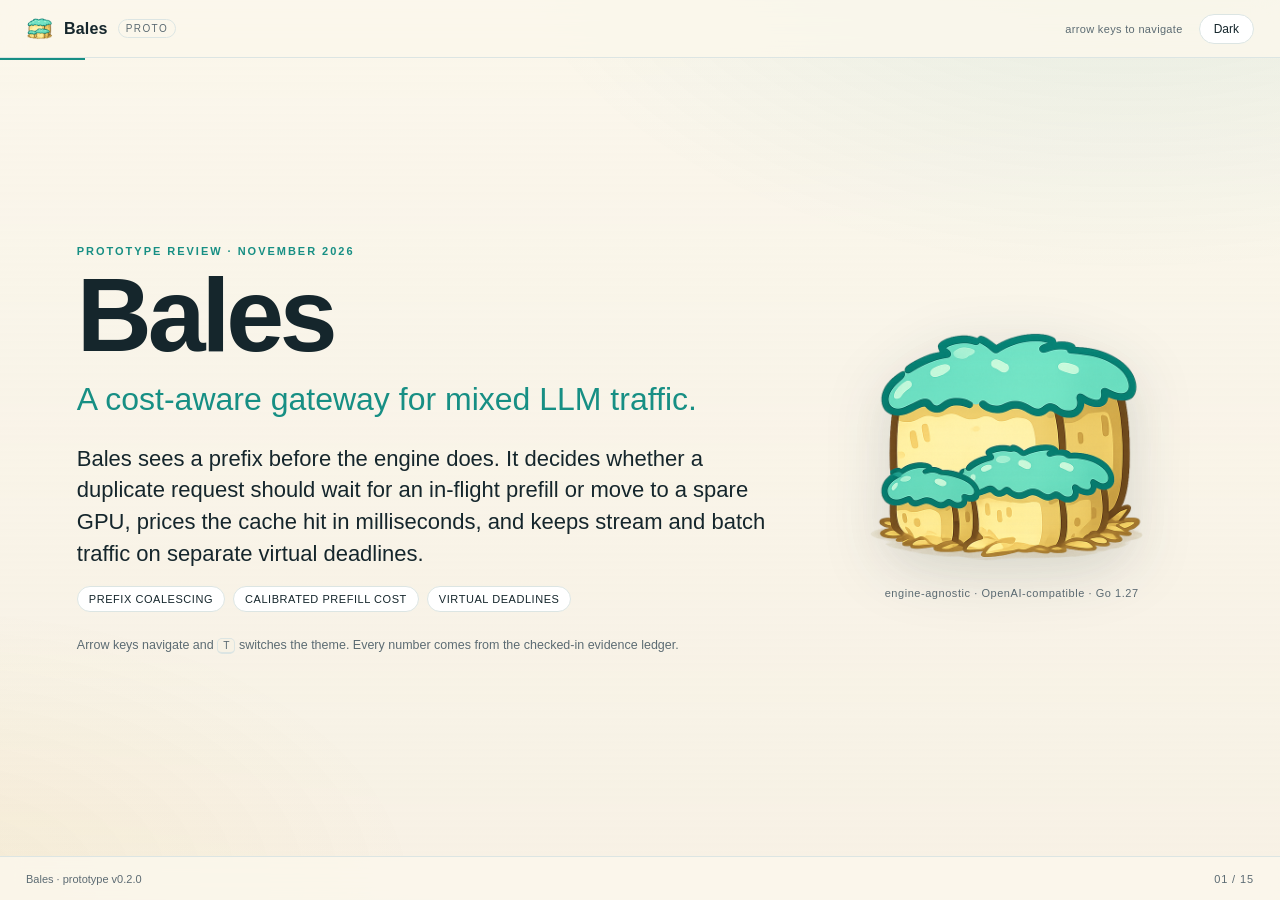
==== presentation/index.html @ e7fbcabc "feat(presentation): add interactive 15-slide deck" ====
<!doctype html>
<html lang="en" data-theme="light">
<head>
<meta charset="utf-8">
<meta name="viewport" content="width=device-width, initial-scale=1">
<title>Bales · prototype review</title>
<link rel="stylesheet" href="styles.css">
</head>
<body>
<header class="topbar">
  <div class="brand">
    <img src="assets/logo.png" alt="">
    <span class="brand-name">Bales</span>
    <span class="brand-tag">proto</span>
  </div>
  <div class="tools">
    <span class="hint">arrow keys to navigate</span>
    <button id="themeToggle" class="theme-toggle" type="button" aria-label="Toggle color theme">Dark</button>
  </div>
</header>
<div class="progress"><span id="progressBar"></span></div>

<main id="deck">

<section class="slide" id="slide-1" data-title="Title">
  <div class="inner hero">
    <div class="hero-copy">
      <div class="eyebrow">Prototype review · November 2026</div>
      <h1>Bales</h1>
      <p class="subtitle">A cost-aware gateway for mixed LLM traffic.</p>
      <p class="lead">Bales sees a prefix before the engine does. It decides whether a duplicate request should wait for an in-flight prefill or move to a spare GPU, prices the cache hit in milliseconds, and keeps stream and batch traffic on separate virtual deadlines.</p>
      <div class="chips">
        <span>prefix coalescing</span>
        <span>calibrated prefill cost</span>
        <span>virtual deadlines</span>
      </div>
      <p class="small">Arrow keys navigate and <kbd>T</kbd> switches the theme. Every number comes from the checked-in evidence ledger.</p>
    </div>
    <div class="hero-mark">
      <img src="assets/logo.png" alt="Bales logo">
      <div class="mark-caption">engine-agnostic · OpenAI-compatible · Go 1.27</div>
    </div>
  </div>
</section>

<section class="slide" id="slide-2" data-title="Problem">
  <div class="inner">
    <div class="eyebrow">01 · The problem</div>
    <h2>Duplicate prefill in a cold burst</h2>
    <div class="cols two-one">
      <div>
        <p class="lead">A cold burst arrives before the first prefill finishes. A router with speculative indexing records the cache entry at dispatch, so every follower believes the prefix is ready and piles onto the same replica.</p>
        <ul class="points">
          <li>The engine schedules the duplicates into the same prefill batch and recomputes the same 2k tokens.</li>
          <li>Follower TTFT grows with the number of copies, while useful work stays constant.</li>
          <li>The burst itself gains nothing from prefix caching.</li>
        </ul>
      </div>
      <div class="ascii-card">
        <div class="card-label">same prompt · two replicas</div>
        <pre class="ascii" id="asciiBurst" aria-label="Animated ASCII diagram of duplicate prefill"></pre>
        <div class="ascii-foot"><span id="dupLabel">duplicate prefill</span><span class="warn-dot"></span></div>
      </div>
    </div>
    <div class="stat-strip">
      <div><b>32</b><span>requests in the burst</span></div>
      <div><b>2048</b><span>shared prompt tokens</span></div>
      <div><b>3.9 s</b><span>simulated prefill work without coalescing</span></div>
    </div>
  </div>
</section>

<section class="slide" id="slide-3" data-title="Prefill cost">
  <div class="inner">
    <div class="eyebrow">02 · Why it costs</div>
    <h2>Prefill cost and cache value</h2>
    <div class="cols two-one">
      <div>
        <p class="lead">Prompt tokens run through every transformer layer before the first output token appears. Attention pairs grow with the product of new tokens and cached context, so a long prefix is worth more than a short one to the request that reuses it.</p>
        <p>Decode is a different regime: one token per step per request, limited by memory bandwidth. A scheduler that treats both phases as one latency number makes the wrong trade.</p>
        <div class="callout">
          <span class="callout-tag">Identity</span>
          For a cached prefix of length L, the avoided work is the prefill cost of L. The value of a hit is superlinear in L.
        </div>
      </div>
      <div class="bars-card">
        <div class="card-label">simulated burst prefill</div>
        <div class="big-bar-row"><span>round robin</span><div class="big-bar"><i style="--w:100%"></i></div><b>3886 ms</b></div>
        <div class="big-bar-row"><span>coalesced</span><div class="big-bar"><i class="teal" style="--w:13%"></i></div><b>509 ms</b></div>
        <div class="big-note">87% less prefill work for the same 32 requests.</div>
      </div>
    </div>
  </div>
</section>

<section class="slide" id="slide-4" data-title="Prior art">
  <div class="inner">
    <div class="eyebrow">03 · Prior art</div>
    <h2>Prior art and the open gap</h2>
    <table class="matrix">
      <thead><tr><th>System</th><th>Prefix routing</th><th>In-flight wait</th><th>Calibrated hit value</th><th>Open gateway</th></tr></thead>
      <tbody>
        <tr><td>llm-d</td><td><span class="pill yes">yes</span></td><td><span class="pill no">no</span></td><td><span class="pill part">partial</span></td><td><span class="pill part">partial</span></td></tr>
        <tr><td>Dynamo</td><td><span class="pill yes">yes</span></td><td><span class="pill no">no</span></td><td><span class="pill part">partial</span></td><td><span class="pill part">partial</span></td></tr>
        <tr><td>PEEK</td><td><span class="pill yes">yes</span></td><td><span class="pill yes">engine</span></td><td><span class="pill no">no</span></td><td><span class="pill yes">research</span></td></tr>
        <tr><td>CacheRoute</td><td><span class="pill yes">yes</span></td><td><span class="pill no">no</span></td><td><span class="pill part">partial</span></td><td><span class="pill part">partial</span></td></tr>
        <tr><td>DualMap</td><td><span class="pill yes">yes</span></td><td><span class="pill no">no</span></td><td><span class="pill no">no</span></td><td><span class="pill yes">simulator</span></td></tr>
        <tr class="target"><td>Bales target</td><td><span class="pill yes">yes</span></td><td><span class="pill yes">gateway</span></td><td><span class="pill yes">fitted</span></td><td><span class="pill yes">open</span></td></tr>
      </tbody>
    </table>
    <p class="small">The uncovered cell is the combination: an engine-agnostic gateway that coalesces in-flight duplicates, prices the hit with a fitted model, and bounds the wait.</p>
  </div>
</section>

<section class="slide" id="slide-5" data-title="Thesis">
  <div class="inner">
    <div class="eyebrow">04 · Thesis</div>
    <h2>A missing gateway primitive</h2>
    <p class="thesis"><em>Engine-agnostic in-flight prefix coalescing</em> with a load-aware hold rule.</p>
    <div class="cards three">
      <div class="card"><span class="num">01</span><h3>Coalesce</h3><p>Wait for a leader only when the saved prefill beats the wait. Otherwise spill to spare capacity.</p></div>
      <div class="card"><span class="num">02</span><h3>Price</h3><p>Fit the prefill model per deployment. Use the exact saving in routing and hold decisions.</p></div>
      <div class="card"><span class="num">03</span><h3>Bound</h3><p>Give stream and batch traffic static virtual deadlines and cap admitted work.</p></div>
    </div>
    <pre class="ascii pipe" id="asciiPipe" aria-label="Animated ASCII pipeline"></pre>
  </div>
</section>

<section class="slide" id="slide-6" data-title="Architecture">
  <div class="inner">
    <div class="eyebrow">05 · Architecture</div>
    <h2>Gateway and replicas</h2>
    <div class="cols wide-right">
      <div class="arch-wrap">
        <svg class="arch" viewBox="0 0 720 430" role="img" aria-label="Gateway architecture">
          <defs>
            <marker id="arr" viewBox="0 0 10 10" refX="9" refY="5" markerWidth="6" markerHeight="6" orient="auto-start-reverse"><path d="M0,0 L10,5 L0,10 z" fill="var(--muted)"/></marker>
          </defs>
          <rect x="12" y="168" width="110" height="64" rx="9" class="svg-box"/>
          <text x="67" y="194" text-anchor="middle" class="svg-title">Client</text>
          <text x="67" y="212" text-anchor="middle" class="svg-sub">JSON / SSE</text>

          <rect x="158" y="40" width="360" height="330" rx="14" class="svg-panel"/>
          <text x="178" y="64" class="svg-title">Bales gateway</text>

          <rect x="178" y="80" width="320" height="48" rx="8" class="svg-gate"/>
          <text x="192" y="100" class="svg-title">Admission</text>
          <text x="192" y="116" class="svg-sub">cap queued work, return 429</text>

          <rect x="178" y="144" width="320" height="48" rx="8" class="svg-gate"/>
          <text x="192" y="164" class="svg-title">Virtual-deadline queue</text>
          <text x="192" y="180" class="svg-sub">stream 300 ms / batch 5 s</text>

          <rect x="178" y="208" width="320" height="48" rx="8" class="svg-gate"/>
          <text x="192" y="228" class="svg-title">Prefix coalescer</text>
          <text x="192" y="244" class="svg-sub">leader registry, hold or spill</text>

          <rect x="178" y="272" width="320" height="48" rx="8" class="svg-gate"/>
          <text x="192" y="292" class="svg-title">ECT router</text>
          <text x="192" y="308" class="svg-sub">cost model, KV, ITL, affinity</text>

          <rect x="558" y="40" width="150" height="330" rx="14" class="svg-panel warm"/>
          <text x="633" y="64" text-anchor="middle" class="svg-title">Replicas</text>
          <rect x="576" y="88" width="114" height="60" rx="8" class="svg-rep"/><text x="633" y="112" text-anchor="middle" class="svg-title">GPU 0</text><text x="633" y="130" text-anchor="middle" class="svg-sub">prefix cache</text>
          <rect x="576" y="168" width="114" height="60" rx="8" class="svg-rep"/><text x="633" y="192" text-anchor="middle" class="svg-title">GPU 1</text><text x="633" y="210" text-anchor="middle" class="svg-sub">prefix cache</text>
          <rect x="576" y="248" width="114" height="60" rx="8" class="svg-rep"/><text x="633" y="272" text-anchor="middle" class="svg-title">GPU N</text><text x="633" y="290" text-anchor="middle" class="svg-sub">/metrics</text>

          <path d="M122 200 L158 200" class="flow"/>
          <path d="M338 128 L338 144" class="flow"/>
          <path d="M338 192 L338 208" class="flow"/>
          <path d="M338 256 L338 272" class="flow"/>
          <path d="M498 296 L558 296" class="flow"/>
          <path d="M633 370 L633 400 L338 400 L338 320" class="flow dash"/>
          <text x="485" y="418" text-anchor="middle" class="svg-sub">TTFT · cached_tokens · queue depth → calibrator and auditor</text>

          <circle r="4" class="packet"><animateMotion dur="5s" repeatCount="indefinite" path="M122 200 L158 200 L338 200 L338 296 L558 296"/></circle>
        </svg>
      </div>
      <div>
        <ol class="steps">
          <li><b>Hash</b> prompt into tenant-salted blocks. The final chain hash is the coalescing key.</li>
          <li><b>Admit</b> within a queued-work cap, then assign a static virtual deadline.</li>
          <li><b>Decide</b> hold or spill in milliseconds; register the leader before dispatch.</li>
          <li><b>Route</b> by earliest completion time under KV and ITL constraints.</li>
          <li><b>Audit</b> predicted cached tokens against the engine report.</li>
        </ol>
        <p class="small">Model state stays in the replicas. The gateway stores only scheduling state, so a restart loses no weights or KV blocks.</p>
      </div>
    </div>
  </div>
</section>

<section class="slide" id="slide-7" data-title="Cost model">
  <div class="inner">
    <div class="eyebrow">06 · Cost model</div>
    <h2>Price the prefill in milliseconds</h2>
    <div class="cols controls-right">
      <div>
        <div class="formula">cost(q, c) = a·q·c + b·q(q+1)/2 + f·q + g</div>
        <div class="control"><label for="qRange">new query tokens <output id="qVal">2048</output></label><input id="qRange" type="range" min="128" max="8192" step="64" value="2048"></div>
        <div class="control"><label for="cRange">cached context tokens <output id="cVal">4096</output></label><input id="cRange" type="range" min="0" max="16384" step="256" value="4096"></div>
        <div class="metric-grid">
          <div><span>prefill cost</span><b id="costOut">—</b></div>
          <div><span>cold prefill</span><b id="coldOut">—</b></div>
          <div><span>hit saving</span><b id="saveOut">—</b></div>
          <div><span>attention share</span><b id="attnOut">—</b></div>
        </div>
        <p class="small">q is new query tokens and c is the cached context. The cold comparison uses the full prompt q+c. Defaults approximate a Qwen2.5-1.5B class model on a T4; a deployment replaces them with idle-replica calibration.</p>
      </div>
      <div class="chart-card">
        <div class="card-label">cost vs query length</div>
        <svg id="costChart" viewBox="0 0 540 300" role="img" aria-label="Cost model chart"></svg>
        <div class="legend"><span class="dot teal"></span>with cached context <span class="dot gold"></span>cold</div>
      </div>
    </div>
  </div>
</section>

<section class="slide" id="slide-8" data-title="Hold or spill">
  <div class="inner">
    <div class="eyebrow">07 · Coalescing</div>
    <h2>Hold-or-spill decision</h2>
    <div class="cols controls-right">
      <div>
        <div class="formula">hold iff&nbsp; saving(L) &minus; &tau; &minus; (wait<sub>leader</sub> &minus; wait<sub>best</sub>) &gt; &epsilon;</div>
        <div class="control"><label for="lRange">shared prefix L <output id="lVal">4096</output></label><input id="lRange" type="range" min="0" max="8192" step="128" value="4096"></div>
        <div class="control"><label for="tauRange">leader remaining &tau; <output id="tauVal">60</output> ms</label><input id="tauRange" type="range" min="0" max="300" step="5" value="60"></div>
        <div class="control"><label for="gapRange">queue wait gap <output id="gapVal">0</output> ms</label><input id="gapRange" type="range" min="-150" max="150" step="5" value="0"></div>
        <div class="control"><label for="slackRange">request slack <output id="slackVal">2000</output> ms</label><input id="slackRange" type="range" min="50" max="2000" step="50" value="2000"></div>
        <div class="decision-row">
          <span class="decision" id="holdDecision">HOLD</span>
          <span class="small" id="holdReason">saving 261 ms, wait 60 ms</span>
        </div>
      </div>
      <div class="chart-card">
        <div class="card-label">leader and follower</div>
        <pre class="ascii hold" id="asciiHold" aria-label="Animated leader follower diagram"></pre>
        <div class="bar-compare">
          <div class="compare-row"><span>saved prefill</span><div class="compare"><i class="teal" id="saveBar"></i></div><b id="saveLabel">261</b></div>
          <div class="compare-row"><span>wait cost</span><div class="compare"><i class="gold" id="waitBar"></i></div><b id="waitLabel">60</b></div>
        </div>
        <p class="small">The hold deadline is capped by <code>min(1.5 &tau;, slack, 250 ms)</code>. A leader that dies before its first byte releases followers to spill.</p>
      </div>
    </div>
  </div>
</section>

<section class="slide" id="slide-9" data-title="Deadline queue">
  <div class="inner">
    <div class="eyebrow">08 · Queue</div>
    <h2>Virtual-deadline queue</h2>
    <div class="cols controls-right">
      <div>
        <div class="formula">d<sub>i</sub> = t<sub>i</sub> + D<sub>class</sub> + &eta;·cost<sub>i</sub></div>
        <div class="control"><label for="dStream">stream deadline <output id="dStreamVal">300</output> ms</label><input id="dStream" type="range" min="100" max="800" step="50" value="300"></div>
        <div class="control"><label for="dBatch">batch deadline <output id="dBatchVal">5000</output> ms</label><input id="dBatch" type="range" min="500" max="8000" step="250" value="5000"></div>
        <div class="control"><label for="etaRange">cost weight &eta; <output id="etaVal">1.0</output></label><input id="etaRange" type="range" min="0" max="2" step="0.1" value="1"></div>
        <div class="bound">W<sub>i</sub> &le; (Q<sub>max</sub> + A(&Delta;<sub>i</sub>)) / C + s<sub>max</sub></div>
        <p class="small">Deadlines are static, so insertion is O(log n) and the heap never reheapifies. The bound is fuzzed over 200 randomized traces.</p>
      </div>
      <div class="chart-card">
        <div class="card-label">arrival to deadline</div>
        <svg id="queueChart" viewBox="0 0 540 260" role="img" aria-label="Queue deadline chart"></svg>
        <div class="chip-row" id="queueOrder"></div>
      </div>
    </div>
  </div>
</section>

<section class="slide" id="slide-10" data-title="ECT routing">
  <div class="inner">
    <div class="eyebrow">09 · Routing</div>
    <h2>Earliest completion time in milliseconds</h2>
    <div class="formula wide">ECT = queue wait + cost(uncached, cached) / speed + interference</div>
    <div class="policy-toggle" role="group" aria-label="Policy">
      <button type="button" data-policy="rr">round robin</button>
      <button type="button" data-policy="tokens">least tokens</button>
      <button type="button" data-policy="ect" class="on">Bales ECT</button>
    </div>
    <div class="replica-grid" id="replicaGrid"></div>
    <p class="small" id="ectReason">ECT chooses replica 2: it trades a small queue for a large cache hit.</p>
  </div>
</section>

<section class="slide" id="slide-11" data-title="Affinity gate">
  <div class="inner">
    <div class="eyebrow">10 · Affinity</div>
    <h2>Affinity has a threshold</h2>
    <div class="cols controls-right">
      <div>
        <div class="formula">recoverable = &lambda; · saving(prefix)</div>
        <div class="control"><label for="rateRange">group rate <output id="rateVal">10</output> req/s</label><input id="rateRange" type="range" min="1" max="20" step="1" value="10"></div>
        <div class="control"><label for="prefixRange">shared prefix <output id="prefixVal">4096</output> tokens</label><input id="prefixRange" type="range" min="0" max="8192" step="256" value="4096"></div>
        <div class="decision-row"><span class="decision" id="gateDecision">REPLICATE</span><span class="small" id="gateReason">3 replicas</span></div>
        <div class="gate-bar"><i id="gateFill"></i><span>threshold</span></div>
        <p class="small">Spread when recoverable work is small, pin when one replica can carry the group, replicate when the group needs k replicas.</p>
      </div>
      <div class="note-card">
        <div class="card-label">what the simulation showed</div>
        <p>Single-pin affinity was 2 to 3 times worse than round robin on hot traces. The gate prescribes replicate for those traces, which the prototype has not yet implemented as a routing policy.</p>
        <p class="small">The gate is a first-class part of the design.</p>
      </div>
    </div>
  </div>
</section>

<section class="slide" id="slide-12" data-title="Prototype">
  <div class="inner">
    <div class="eyebrow">11 · Prototype</div>
    <h2>A working prototype</h2>
    <div class="metric-grid four">
      <div><span>decision core</span><b>15.9 ns</b></div>
      <div><span>ECT pick, 8 replicas</span><b>33.9 ns</b></div>
      <div><span>chained hashing</span><b>1.08 GB/s</b></div>
      <div><span>claims in ledger</span><b>26</b></div>
    </div>
    <div class="tabs">
      <div class="tab-buttons" role="tablist">
        <button type="button" data-tab="gateway" class="on">gateway</button>
        <button type="button" data-tab="sim">simulator</button>
        <button type="button" data-tab="evidence">evidence</button>
      </div>
      <pre class="tab-panel on" data-panel="gateway"><code><span class="c"># two mock workers and one gateway</span>
./bin/bales-gateway -replicas http://127.0.0.1:9001,http://127.0.0.1:9002 \
  -telemetry evidence/runs/gateway.csv

<span class="c"># four staggered copies of one prompt</span>
./scripts/demo.sh
holds 2   released 2   spills 1   leader_ready 1</code></pre>
      <pre class="tab-panel" data-panel="sim"><code><span class="c"># trace-driven experiments, three seeds</span>
./bin/bales-simulate -exp all -out evidence/runs -seeds 3

burst     RR 504.6 ms   ECT 509.1 ms   coalesced 142.5 ms
prefill   3886.6 ms     3886.6 ms      509.4 ms</code></pre>
      <pre class="tab-panel" data-panel="evidence"><code><span class="c"># CI checks the ledger schema and status values</span>
python3 scripts/check_claims.py
claims=26 status={'✅': 21, '❓': 2, '⚠️': 3}

go test ./...        # all packages pass
go test -race ./...  # all packages pass</code></pre>
    </div>
    <p class="small">No GPU runs. The cluster numbers come from the simulator; the microbenchmarks ran on an Apple M5 host.</p>
  </div>
</section>

<section class="slide" id="slide-13" data-title="Results: burst">
  <div class="inner">
    <div class="eyebrow">12 · Results</div>
    <h2>Cold burst: coalescing removes the herd</h2>
    <div class="metric-toggle" role="group" aria-label="Metric">
      <button type="button" data-metric="p50" class="on">P50 TTFT</button>
      <button type="button" data-metric="prefill">prefill work</button>
      <button type="button" data-metric="dup">duplicate ratio</button>
    </div>
    <div class="cols wide-right">
      <div class="chart-card large">
        <svg id="burstChart" viewBox="0 0 720 360" role="img" aria-label="Burst results chart"></svg>
      </div>
      <div class="result-side">
        <div class="stat-big"><b>72%</b><span>lower P50 TTFT</span></div>
        <div class="stat-big"><b>87%</b><span>less prefill work</span></div>
        <div class="stat-big"><b>29</b><span>followers released to a warm cache</span></div>
        <p class="small">32 requests, 2048-token prompt, 3 ms stagger, 4 replicas, 3 seeds. Simulated single-slot prefill model. Baselines are simplified and untuned.</p>
      </div>
    </div>
  </div>
</section>

<section class="slide" id="slide-14" data-title="Results: queue and long context">
  <div class="inner">
    <div class="eyebrow">13 · Results</div>
    <h2>Queue and long-context results</h2>
    <div class="cols two">
      <div class="chart-card">
        <div class="card-label">queue · rate <select id="rateSelect"><option>5</option><option selected>8</option><option>11</option><option>14</option></select> req/s</div>
        <svg id="tradeChart" viewBox="0 0 520 280" role="img" aria-label="Queue tradeoff chart"></svg>
        <div class="legend" id="tradeLegend"></div>
      </div>
      <div class="chart-card">
        <div class="card-label">long context · P99 TTFT</div>
        <svg id="longChart" viewBox="0 0 520 280" role="img" aria-label="Long context chart"></svg>
        <div class="legend"><span class="dot gray"></span>least tokens <span class="dot teal"></span>Bales ECT</div>
      </div>
    </div>
    <p class="small">Strict priority protects streams and starves batch work. EDF with the default 5 s batch deadline matches strict priority; a shorter deadline moves latency back to streams. Long-context ECT lowers P99 from 3036 ms to 1209 ms at 6 req/s.</p>
  </div>
</section>

<section class="slide" id="slide-15" data-title="Close">
  <div class="inner">
    <div class="eyebrow">14 · Close</div>
    <h2>Summary and next steps</h2>
    <div class="cards three close-cards">
      <div class="card"><h3>Built</h3><ul><li>Working Go gateway and mock engine</li><li>Hold-or-spill coalescer with a bounded deadline</li><li>Cost fit, virtual queue, ECT, gate, telemetry</li><li>Simulator, tests, evidence ledger, CI</li></ul></div>
      <div class="card"><h3>Measured</h3><ul><li>Coalescing cuts simulated burst prefill by 87%</li><li>P50 TTFT falls from 504.6 ms to 142.5 ms</li><li>Long-context P99 falls from 3036 ms to 1209 ms</li><li>EDF trades batch wait against stream latency</li></ul></div>
      <div class="card"><h3>Next</h3><ul><li>T4 and vLLM calibration</li><li>Tuned llm-d, Dynamo, DualMap baselines</li><li>Nested-prefix coalescing for agent fan-out</li><li>Gated affinity policy and security review</li></ul></div>
    </div>
    <p class="closing">The prototype is on branch <code>proto</code> at <b>github.com/ab1nv/bales</b>. The report, study guide, and evidence ledger ship with it.</p>
    <p class="small">Questions are welcome. The next step is to choose the first GPU experiment.</p>
  </div>
</section>

</main>

<footer class="bottombar">
  <span>Bales · prototype v0.2.0</span>
  <span id="counter">01 / 15</span>
</footer>

<script src="slides.js"></script>
</body>
</html>
---- presentation/styles.css ----
:root {
  --bg: #fbf7ec;
  --bg2: #f2eadc;
  --panel: #ffffff;
  --panel2: #f7f2e5;
  --ink: #15262c;
  --muted: #5c6b73;
  --line: #dce5e3;
  --accent: #178f84;
  --accent-soft: #e2f2ef;
  --gold: #d8a93a;
  --gold-soft: #fbf1d5;
  --bad: #b94e3b;
  --good: #2c7a5b;
  --code: #0e1b20;
  --code-ink: #dce9ec;
  --shadow: 0 14px 40px rgba(21, 38, 44, 0.1);
  --radius: 16px;
}
html[data-theme="dark"] {
  --bg: #0a1417;
  --bg2: #0d1b1f;
  --panel: #101f24;
  --panel2: #0d1a1e;
  --ink: #e9f2f1;
  --muted: #9db0b3;
  --line: #25363b;
  --accent: #4fd1c5;
  --accent-soft: #12312f;
  --gold: #e9c46a;
  --gold-soft: #2a2414;
  --bad: #f08a72;
  --good: #7bd3a7;
  --code: #071013;
  --code-ink: #dce9ec;
  --shadow: 0 18px 50px rgba(0, 0, 0, 0.35);
}
* {
  box-sizing: border-box;
}
html,
body {
  height: 100%;
}
body {
  margin: 0;
  background: var(--bg);
  color: var(--ink);
  overflow: hidden;
  font-family: Inter, "Helvetica Neue", Helvetica, Arial, sans-serif;
  -webkit-font-smoothing: antialiased;
}
body::before {
  content: "";
  position: fixed;
  inset: 0;
  pointer-events: none;
  z-index: 0;
  background:
    radial-gradient(
      900px 520px at 88% -10%,
      color-mix(in srgb, var(--accent) 10%, transparent),
      transparent 70%
    ),
    radial-gradient(
      700px 420px at -5% 100%,
      color-mix(in srgb, var(--gold) 10%, transparent),
      transparent 70%
    ),
    linear-gradient(
      180deg,
      transparent 0%,
      color-mix(in srgb, var(--bg2) 45%, transparent) 100%
    );
}
.topbar {
  position: fixed;
  inset: 0 0 auto 0;
  height: 58px;
  z-index: 30;
  display: flex;
  align-items: center;
  justify-content: space-between;
  padding: 0 26px;
  border-bottom: 1px solid var(--line);
  background: color-mix(in srgb, var(--bg) 86%, transparent);
  backdrop-filter: blur(12px);
}
.brand {
  display: flex;
  align-items: center;
  gap: 10px;
}
.brand img {
  width: 28px;
  height: 28px;
  object-fit: contain;
}
.brand-name {
  font-weight: 700;
  letter-spacing: 0.2px;
}
.brand-tag {
  font-size: 10px;
  letter-spacing: 0.14em;
  text-transform: uppercase;
  border: 1px solid var(--line);
  border-radius: 999px;
  padding: 3px 7px;
  color: var(--muted);
}
.tools {
  display: flex;
  align-items: center;
  gap: 16px;
}
.hint {
  font-size: 11px;
  color: var(--muted);
  letter-spacing: 0.03em;
}
.theme-toggle {
  border: 1px solid var(--line);
  background: var(--panel);
  color: var(--ink);
  border-radius: 999px;
  padding: 7px 14px;
  font-size: 12px;
  cursor: pointer;
  font-family: inherit;
}
.theme-toggle:hover {
  border-color: var(--accent);
  color: var(--accent);
}
.progress {
  position: fixed;
  top: 58px;
  left: 0;
  right: 0;
  height: 2px;
  background: transparent;
  z-index: 31;
}
.progress span {
  display: block;
  height: 100%;
  width: 0;
  background: var(--accent);
  transition: width 0.35s ease;
}

#deck {
  position: fixed;
  inset: 58px 0 44px 0;
  z-index: 1;
}
.slide {
  position: absolute;
  inset: 0;
  padding: clamp(18px, 3.4vw, 48px) clamp(22px, 6vw, 92px);
  display: flex;
  align-items: flex-start;
  justify-content: center;
  overflow-y: auto;
  opacity: 0;
  visibility: hidden;
  transform: translateY(14px);
  transition:
    opacity 0.35s ease,
    transform 0.35s ease,
    visibility 0.35s;
}
.slide.active {
  opacity: 1;
  visibility: visible;
  transform: none;
}
.inner {
  width: 100%;
  max-width: 1180px;
  margin: auto 0;
}
.slide.active .inner > * {
  animation: rise 0.55s both;
}
.slide.active .inner > *:nth-child(2) {
  animation-delay: 0.04s;
}
.slide.active .inner > *:nth-child(3) {
  animation-delay: 0.08s;
}
.slide.active .inner > *:nth-child(4) {
  animation-delay: 0.12s;
}
.slide.active .inner > *:nth-child(5) {
  animation-delay: 0.16s;
}
@keyframes rise {
  from {
    opacity: 0;
    transform: translateY(10px);
  }
  to {
    opacity: 1;
    transform: none;
  }
}

.eyebrow {
  font-size: 11px;
  letter-spacing: 0.18em;
  text-transform: uppercase;
  color: var(--accent);
  font-weight: 700;
  margin-bottom: 10px;
}
h1 {
  font-size: clamp(58px, 9vw, 104px);
  line-height: 0.94;
  letter-spacing: -0.04em;
  margin: 0 0 10px;
}
h2 {
  font-size: clamp(30px, 4.1vw, 48px);
  line-height: 1.05;
  letter-spacing: -0.025em;
  margin: 0 0 22px;
}
h3 {
  font-size: 17px;
  margin: 0 0 8px;
  letter-spacing: -0.01em;
}
p {
  font-size: clamp(14px, 1.35vw, 17px);
  line-height: 1.55;
  margin: 0 0 14px;
}
.lead {
  font-size: clamp(17px, 1.75vw, 22px);
  line-height: 1.45;
  color: var(--ink);
}
.small {
  font-size: 12.5px;
  line-height: 1.5;
  color: var(--muted);
}
em {
  font-style: italic;
}
code,
pre {
  font-family: "SFMono-Regular", Menlo, Consolas, monospace;
}
kbd {
  font-family: inherit;
  font-size: 0.82em;
  border: 1px solid var(--line);
  border-bottom-width: 2px;
  border-radius: 5px;
  padding: 1px 5px;
  background: var(--panel2);
}

.hero {
  display: grid;
  grid-template-columns: 1.35fr 0.75fr;
  gap: 54px;
  align-items: center;
}
.hero .subtitle {
  font-size: clamp(22px, 2.6vw, 32px);
  color: var(--accent);
  margin: 0 0 18px;
  font-weight: 500;
}
.chips {
  display: flex;
  flex-wrap: wrap;
  gap: 8px;
  margin: 16px 0 24px;
}
.chips span {
  font-size: 11px;
  letter-spacing: 0.05em;
  text-transform: uppercase;
  border: 1px solid var(--line);
  background: var(--panel);
  border-radius: 999px;
  padding: 6px 11px;
}
.hero-mark {
  text-align: center;
}
.hero-mark img {
  width: min(300px, 26vw);
  filter: drop-shadow(0 18px 30px rgba(21, 38, 44, 0.16));
  animation: float 6s ease-in-out infinite;
}
.mark-caption {
  margin-top: 12px;
  font-size: 11px;
  color: var(--muted);
  letter-spacing: 0.05em;
}
@keyframes float {
  0%,
  100% {
    transform: translateY(0);
  }
  50% {
    transform: translateY(-10px);
  }
}

.cols {
  display: grid;
  gap: clamp(22px, 3vw, 46px);
  align-items: start;
}
.two-one {
  grid-template-columns: 1.25fr 1fr;
}
.wide-right {
  grid-template-columns: 1.1fr 0.9fr;
}
.controls-right {
  grid-template-columns: 1fr 1fr;
}
.two {
  grid-template-columns: 1fr 1fr;
}
.points {
  list-style: none;
  padding: 0;
  margin: 6px 0 0;
}
.points li {
  position: relative;
  padding-left: 18px;
  margin-bottom: 9px;
  font-size: 15px;
  line-height: 1.45;
  color: var(--ink);
}
.points li::before {
  content: "";
  position: absolute;
  left: 0;
  top: 0.62em;
  width: 6px;
  height: 6px;
  border-radius: 50%;
  background: var(--accent);
}

.ascii-card,
.chart-card,
.note-card,
.bars-card {
  background: var(--panel);
  border: 1px solid var(--line);
  border-radius: var(--radius);
  padding: 18px 20px;
  box-shadow: var(--shadow);
}
.card-label {
  font-size: 10.5px;
  letter-spacing: 0.14em;
  text-transform: uppercase;
  color: var(--muted);
  margin-bottom: 12px;
}
.ascii {
  margin: 0;
  font-size: clamp(10px, 1vw, 13px);
  line-height: 1.35;
  color: var(--ink);
  white-space: pre;
  overflow: hidden;
}
.ascii .teal {
  color: var(--accent);
}
.ascii .gold {
  color: var(--gold);
}
.ascii .dim {
  color: var(--muted);
}
.ascii .bad {
  color: var(--bad);
}
.ascii .ok {
  color: var(--good);
}
.ascii .cursor {
  animation: blink 0.9s steps(1) infinite;
}
@keyframes blink {
  50% {
    opacity: 0;
  }
}
.ascii-foot {
  display: flex;
  justify-content: space-between;
  align-items: center;
  margin-top: 12px;
  font-size: 11px;
  color: var(--muted);
}
.warn-dot {
  width: 8px;
  height: 8px;
  border-radius: 50%;
  background: var(--bad);
  box-shadow: 0 0 0 0 color-mix(in srgb, var(--bad) 40%, transparent);
  animation: pulse 1.6s infinite;
}
@keyframes pulse {
  70% {
    box-shadow: 0 0 0 10px transparent;
  }
  100% {
    box-shadow: 0 0 0 0 transparent;
  }
}

.stat-strip {
  display: grid;
  grid-template-columns: repeat(3, 1fr);
  gap: 2px;
  margin-top: 26px;
  border: 1px solid var(--line);
  border-radius: 12px;
  overflow: hidden;
  background: var(--line);
}
.stat-strip div {
  background: var(--panel);
  padding: 14px 18px;
}
.stat-strip b {
  display: block;
  font-size: 26px;
  letter-spacing: -0.03em;
}
.stat-strip span {
  font-size: 11px;
  color: var(--muted);
}

.big-bar-row {
  display: grid;
  grid-template-columns: 92px 1fr 74px;
  gap: 10px;
  align-items: center;
  margin: 12px 0;
  font-size: 12px;
}
.big-bar {
  height: 12px;
  background: var(--panel2);
  border-radius: 999px;
  overflow: hidden;
}
.big-bar i {
  display: block;
  height: 100%;
  width: var(--w);
  background: var(--gold);
  border-radius: 999px;
}
.big-bar i.teal {
  background: var(--accent);
}
.big-bar-row b {
  text-align: right;
  font-size: 12px;
}
.big-note {
  margin-top: 16px;
  font-size: 12px;
  color: var(--muted);
}
.callout {
  border-left: 3px solid var(--accent);
  background: var(--accent-soft);
  padding: 12px 14px;
  border-radius: 0 10px 10px 0;
  font-size: 14px;
  line-height: 1.45;
  margin-top: 16px;
}
.callout-tag {
  display: block;
  font-size: 10px;
  letter-spacing: 0.14em;
  text-transform: uppercase;
  color: var(--accent);
  margin-bottom: 4px;
  font-weight: 700;
}

.matrix {
  width: 100%;
  border-collapse: collapse;
  font-size: 13px;
  background: var(--panel);
  border-radius: 12px;
  overflow: hidden;
  box-shadow: var(--shadow);
}
.matrix th {
  text-align: left;
  font-size: 10.5px;
  letter-spacing: 0.1em;
  text-transform: uppercase;
  color: var(--muted);
  padding: 12px 14px;
  border-bottom: 1px solid var(--line);
  background: var(--panel2);
}
.matrix td {
  padding: 11px 14px;
  border-bottom: 1px solid var(--line);
}
.matrix tr:last-child td {
  border-bottom: 0;
}
.matrix tr.target td {
  background: var(--accent-soft);
  font-weight: 600;
}
.pill {
  display: inline-block;
  border-radius: 999px;
  padding: 3px 9px;
  font-size: 10.5px;
  letter-spacing: 0.02em;
}
.pill.yes {
  background: var(--accent-soft);
  color: var(--accent);
}
.pill.no {
  background: var(--panel2);
  color: var(--muted);
}
.pill.part {
  background: var(--gold-soft);
  color: color-mix(in srgb, var(--gold) 78%, var(--ink));
}

.cards {
  display: grid;
  gap: 16px;
}
.cards.three {
  grid-template-columns: repeat(3, 1fr);
  margin-top: 22px;
}
.card {
  background: var(--panel);
  border: 1px solid var(--line);
  border-radius: 14px;
  padding: 18px;
}
.card h3 {
  margin-bottom: 6px;
}
.card p {
  font-size: 13.5px;
  line-height: 1.45;
  color: var(--muted);
  margin: 0;
}
.card .num {
  font-size: 11px;
  color: var(--accent);
  letter-spacing: 0.12em;
  display: block;
  margin-bottom: 10px;
}
.thesis {
  font-size: clamp(26px, 3.4vw, 38px);
  line-height: 1.18;
  max-width: 980px;
}
.thesis em {
  color: var(--accent);
}
.pipe {
  margin-top: 26px;
  font-size: clamp(10px, 1.15vw, 14px);
  color: var(--muted);
  white-space: pre;
}
.pipe .on {
  color: var(--accent);
  font-weight: 700;
}

.steps {
  counter-reset: step;
  list-style: none;
  padding: 0;
  margin: 4px 0 16px;
}
.steps li {
  counter-increment: step;
  position: relative;
  padding-left: 34px;
  margin-bottom: 11px;
  font-size: 13.5px;
  line-height: 1.4;
}
.steps li::before {
  content: counter(step, decimal-leading-zero);
  position: absolute;
  left: 0;
  top: 2px;
  font-size: 10px;
  color: var(--accent);
  border: 1px solid var(--line);
  border-radius: 999px;
  width: 24px;
  height: 24px;
  display: flex;
  align-items: center;
  justify-content: center;
}

.arch-wrap {
  background: var(--panel);
  border: 1px solid var(--line);
  border-radius: var(--radius);
  padding: 8px;
  box-shadow: var(--shadow);
}
.arch {
  width: 100%;
  height: auto;
  display: block;
}
.svg-box {
  fill: var(--panel);
  stroke: var(--line);
  stroke-width: 1.2;
}
.svg-panel {
  fill: var(--panel2);
  stroke: var(--line);
  stroke-width: 1.2;
}
.svg-panel.warm {
  fill: var(--gold-soft);
}
.svg-gate {
  fill: var(--accent-soft);
  stroke: var(--accent);
  stroke-width: 1.1;
}
.svg-rep {
  fill: var(--panel);
  stroke: var(--gold);
  stroke-width: 1.1;
}
.svg-title {
  font-family: Inter, Helvetica, Arial, sans-serif;
  font-size: 12px;
  font-weight: 600;
  fill: var(--ink);
}
.svg-sub {
  font-family: Inter, Helvetica, Arial, sans-serif;
  font-size: 9.5px;
  fill: var(--muted);
}
.flow {
  stroke: var(--muted);
  stroke-width: 1.3;
  fill: none;
  marker-end: url(#arr);
}
.flow.dash {
  stroke-dasharray: 5 4;
  stroke: var(--accent);
}
.packet {
  fill: var(--accent);
  filter: drop-shadow(0 0 5px var(--accent));
}

.formula {
  font-family: "SFMono-Regular", Menlo, Consolas, monospace;
  font-size: 13.5px;
  background: var(--panel2);
  border: 1px solid var(--line);
  border-radius: 10px;
  padding: 12px 14px;
  margin-bottom: 18px;
  line-height: 1.5;
}
.formula.wide {
  font-size: 15px;
  margin-bottom: 16px;
}
.control {
  margin-bottom: 13px;
}
.control label {
  display: flex;
  justify-content: space-between;
  font-size: 12px;
  color: var(--muted);
  margin-bottom: 6px;
}
.control output {
  color: var(--ink);
  font-variant-numeric: tabular-nums;
  font-weight: 600;
}
input[type="range"] {
  width: 100%;
  accent-color: var(--accent);
  height: 22px;
}
.metric-grid {
  display: grid;
  grid-template-columns: 1fr 1fr;
  gap: 10px;
  margin: 14px 0;
}
.metric-grid > div {
  background: var(--panel);
  border: 1px solid var(--line);
  border-radius: 10px;
  padding: 10px 12px;
}
.metric-grid span {
  display: block;
  font-size: 10.5px;
  color: var(--muted);
  margin-bottom: 3px;
}
.metric-grid b {
  font-size: 18px;
  letter-spacing: -0.02em;
}
.metric-grid.four {
  grid-template-columns: repeat(4, 1fr);
}
.chart-card svg {
  width: 100%;
  height: auto;
  display: block;
}
.chart-card.large svg {
  max-height: 400px;
}
.legend {
  display: flex;
  align-items: center;
  gap: 12px;
  font-size: 11px;
  color: var(--muted);
  margin-top: 8px;
  flex-wrap: wrap;
}
.dot {
  width: 8px;
  height: 8px;
  border-radius: 50%;
  display: inline-block;
  margin-right: 5px;
}
.dot.teal {
  background: var(--accent);
}
.dot.gold {
  background: var(--gold);
}
.dot.gray {
  background: var(--muted);
}
.dot.red {
  background: var(--bad);
}

.decision-row {
  display: flex;
  align-items: center;
  gap: 14px;
  margin-top: 16px;
}
.decision {
  display: inline-flex;
  align-items: center;
  justify-content: center;
  min-width: 118px;
  padding: 10px 16px;
  border-radius: 10px;
  font-size: 15px;
  font-weight: 700;
  letter-spacing: 0.08em;
  background: var(--accent-soft);
  color: var(--accent);
  border: 1px solid var(--accent);
  transition:
    background 0.2s ease,
    color 0.2s ease;
}
.decision.spill {
  background: var(--gold-soft);
  color: color-mix(in srgb, var(--gold) 75%, var(--ink));
  border-color: var(--gold);
}
.bar-compare {
  margin-top: 14px;
}
.compare-row {
  display: grid;
  grid-template-columns: 84px 1fr 44px;
  gap: 8px;
  align-items: center;
  margin: 8px 0;
  font-size: 11px;
  color: var(--muted);
}
.compare {
  height: 9px;
  border-radius: 999px;
  background: var(--panel2);
  overflow: hidden;
}
.compare i {
  display: block;
  height: 100%;
  width: 0;
  border-radius: 999px;
  transition: width 0.25s ease;
}
.compare i.teal {
  background: var(--accent);
}
.compare i.gold {
  background: var(--gold);
}
.compare-row b {
  text-align: right;
  color: var(--ink);
  font-variant-numeric: tabular-nums;
}
.ascii.hold {
  font-size: clamp(9px, 0.95vw, 12px);
  margin-bottom: 14px;
}

.bound {
  font-family: "SFMono-Regular", Menlo, monospace;
  font-size: 12px;
  background: var(--panel2);
  border: 1px solid var(--line);
  border-radius: 9px;
  padding: 10px 12px;
  margin: 12px 0;
}
.chip-row {
  display: flex;
  flex-wrap: wrap;
  gap: 6px;
  margin-top: 10px;
}
.chip-row span {
  font-size: 10px;
  border-radius: 999px;
  padding: 4px 8px;
  background: var(--panel2);
  border: 1px solid var(--line);
}
.chip-row span.stream {
  border-color: var(--accent);
  color: var(--accent);
}
.chip-row span.batch {
  border-color: var(--gold);
  color: color-mix(in srgb, var(--gold) 75%, var(--ink));
}

.policy-toggle,
.metric-toggle {
  display: inline-flex;
  gap: 0;
  border: 1px solid var(--line);
  border-radius: 999px;
  overflow: hidden;
  margin: 0 0 16px;
  background: var(--panel);
}
.policy-toggle button,
.metric-toggle button {
  border: 0;
  background: transparent;
  color: var(--muted);
  font-family: inherit;
  font-size: 12px;
  padding: 8px 14px;
  cursor: pointer;
}
.policy-toggle button.on,
.metric-toggle button.on {
  background: var(--accent);
  color: var(--bg);
}
.replica-grid {
  display: grid;
  grid-template-columns: repeat(4, 1fr);
  gap: 12px;
  margin: 8px 0 14px;
}
.replica-card {
  border: 1px solid var(--line);
  border-radius: 12px;
  background: var(--panel);
  padding: 14px;
  transition:
    border-color 0.2s,
    transform 0.2s,
    box-shadow 0.2s;
}
.replica-card .rid {
  font-size: 11px;
  color: var(--muted);
  letter-spacing: 0.08em;
  text-transform: uppercase;
}
.replica-card .score {
  font-size: 22px;
  font-weight: 700;
  margin: 6px 0 8px;
  letter-spacing: -0.02em;
}
.replica-card dl {
  margin: 0;
  font-size: 11px;
  color: var(--muted);
}
.replica-card dl div {
  display: flex;
  justify-content: space-between;
  margin: 3px 0;
}
.replica-card dl b {
  color: var(--ink);
  font-weight: 500;
}
.replica-card.win {
  border-color: var(--accent);
  box-shadow: 0 0 0 1px var(--accent) inset;
  transform: translateY(-2px);
}
.replica-card.skip {
  opacity: 0.45;
}

.gate-bar {
  position: relative;
  height: 14px;
  background: var(--panel2);
  border-radius: 999px;
  overflow: hidden;
  margin: 16px 0 8px;
  border: 1px solid var(--line);
}
.gate-bar i {
  display: block;
  height: 100%;
  width: 0;
  background: var(--accent);
  border-radius: 999px;
  transition: width 0.3s ease;
}
.gate-bar span {
  position: absolute;
  left: 60%;
  top: -18px;
  font-size: 9px;
  color: var(--muted);
  border-left: 1px dashed var(--muted);
  padding-left: 4px;
  height: 30px;
}
.note-card {
  background: var(--gold-soft);
  border-color: color-mix(in srgb, var(--gold) 40%, var(--line));
}
.note-card p {
  font-size: 13.5px;
  line-height: 1.45;
}

.tabs {
  border: 1px solid var(--line);
  border-radius: 12px;
  overflow: hidden;
  background: var(--panel);
}
.tab-buttons {
  display: flex;
  gap: 0;
  border-bottom: 1px solid var(--line);
  background: var(--panel2);
}
.tab-buttons button {
  border: 0;
  background: transparent;
  color: var(--muted);
  font-family: inherit;
  font-size: 11px;
  letter-spacing: 0.08em;
  text-transform: uppercase;
  padding: 10px 16px;
  cursor: pointer;
}
.tab-buttons button.on {
  color: var(--accent);
  box-shadow: inset 0 -2px 0 var(--accent);
}
.tab-panel {
  display: none;
  margin: 0;
  padding: 16px 18px;
  background: var(--code);
  color: var(--code-ink);
  font-size: 12px;
  line-height: 1.55;
  white-space: pre-wrap;
}
.tab-panel.on {
  display: block;
}
.tab-panel .c {
  color: #7fa6a8;
}
.tab-panel code {
  font-family: inherit;
}

.stat-big {
  border-top: 1px solid var(--line);
  padding: 12px 0;
}
.stat-big b {
  display: block;
  font-size: 32px;
  letter-spacing: -0.04em;
}
.stat-big span {
  font-size: 11px;
  color: var(--muted);
}
.result-side {
  padding-top: 4px;
}
.metric-toggle {
  margin-bottom: 12px;
}

.close-cards .card ul {
  margin: 0;
  padding-left: 16px;
}
.close-cards .card li {
  font-size: 12.5px;
  line-height: 1.45;
  color: var(--muted);
  margin-bottom: 7px;
}
.closing {
  margin-top: 24px;
  font-size: 16px;
}
.closing code {
  background: var(--panel2);
  border: 1px solid var(--line);
  border-radius: 5px;
  padding: 1px 5px;
  font-size: 0.9em;
}

.bottombar {
  position: fixed;
  inset: auto 0 0 0;
  height: 44px;
  z-index: 30;
  display: flex;
  align-items: center;
  justify-content: space-between;
  padding: 0 26px;
  font-size: 11px;
  color: var(--muted);
  border-top: 1px solid var(--line);
  background: color-mix(in srgb, var(--bg) 90%, transparent);
  backdrop-filter: blur(10px);
}
#counter {
  font-variant-numeric: tabular-nums;
  letter-spacing: 0.08em;
}

.chart text {
  font-family: Inter, Helvetica, Arial, sans-serif;
  font-size: 10px;
  fill: var(--muted);
}
.chart .grid {
  stroke: var(--line);
  stroke-width: 1;
}
.chart .axis {
  stroke: var(--muted);
  stroke-width: 1;
}
.chart .series {
  fill: none;
  stroke: var(--accent);
  stroke-width: 2.4;
}
.chart .series.gold {
  stroke: var(--gold);
}
.chart .bar {
  fill: var(--accent);
}
.chart .bar.gold {
  fill: var(--gold);
}
.chart .bar.gray {
  fill: var(--muted);
}
.chart .bar.bad {
  fill: var(--bad);
}
.chart .label {
  fill: var(--ink);
  font-size: 11px;
  font-weight: 600;
}

@media (max-width: 900px) {
  .hero,
  .two-one,
  .wide-right,
  .controls-right,
  .two {
    grid-template-columns: 1fr;
  }
  .hero-mark {
    display: none;
  }
  .cards.three,
  .metric-grid.four,
  .replica-grid {
    grid-template-columns: 1fr 1fr;
  }
  .slide {
    padding: 20px 18px;
  }
  .hint {
    display: none;
  }
  .stat-strip {
    grid-template-columns: 1fr;
  }
  .matrix {
    font-size: 11px;
  }
  .matrix th,
  .matrix td {
    padding: 8px 9px;
  }
}
@media (max-width: 560px) {
  .cards.three,
  .metric-grid.four,
  .replica-grid,
  .metric-grid {
    grid-template-columns: 1fr;
  }
  h2 {
    font-size: 28px;
  }
  .brand-tag {
    display: none;
  }
}
@media (prefers-reduced-motion: reduce) {
  *,
  *::before,
  *::after {
    animation-duration: 0.001ms !important;
    animation-iteration-count: 1 !important;
    transition-duration: 0.001ms !important;
  }
}
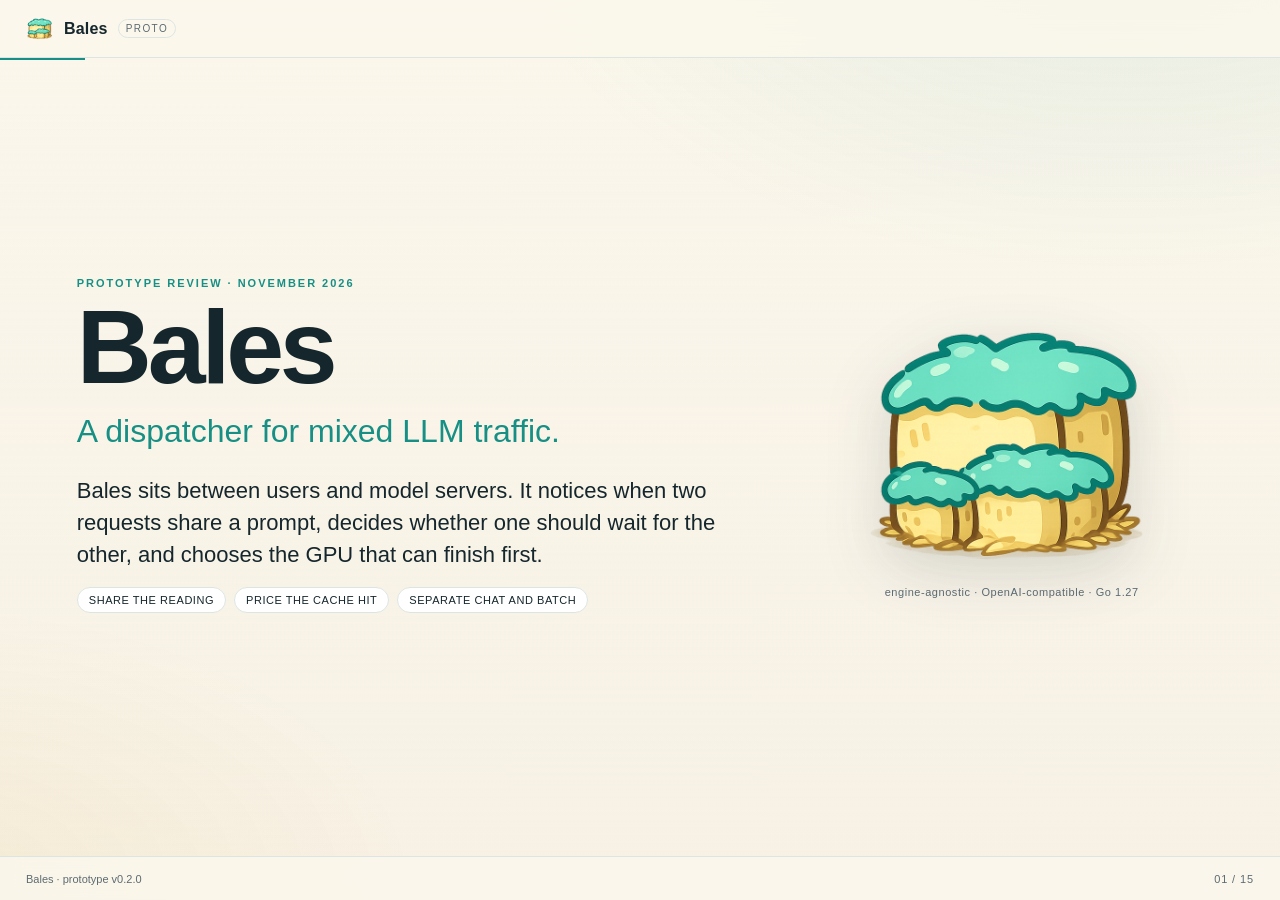
==== commit 43117c07: "feat(presentation): restructure deck around problem and aim" ====
--- a/presentation/index.html
+++ b/presentation/index.html
@@ -13,10 +13,6 @@
     <span class="brand-name">Bales</span>
     <span class="brand-tag">proto</span>
   </div>
-  <div class="tools">
-    <span class="hint">arrow keys to navigate</span>
-    <button id="themeToggle" class="theme-toggle" type="button" aria-label="Toggle color theme">Dark</button>
-  </div>
 </header>
 <div class="progress"><span id="progressBar"></span></div>
 
@@ -27,14 +23,13 @@
     <div class="hero-copy">
       <div class="eyebrow">Prototype review · November 2026</div>
       <h1>Bales</h1>
-      <p class="subtitle">A cost-aware gateway for mixed LLM traffic.</p>
-      <p class="lead">Bales sees a prefix before the engine does. It decides whether a duplicate request should wait for an in-flight prefill or move to a spare GPU, prices the cache hit in milliseconds, and keeps stream and batch traffic on separate virtual deadlines.</p>
+      <p class="subtitle">A dispatcher for mixed LLM traffic.</p>
+      <p class="lead">Bales sits between users and model servers. It notices when two requests share a prompt, decides whether one should wait for the other, and chooses the GPU that can finish first.</p>
       <div class="chips">
-        <span>prefix coalescing</span>
-        <span>calibrated prefill cost</span>
-        <span>virtual deadlines</span>
-      </div>
-      <p class="small">Arrow keys navigate and <kbd>T</kbd> switches the theme. Every number comes from the checked-in evidence ledger.</p>
+        <span>share the reading</span>
+        <span>price the cache hit</span>
+        <span>separate chat and batch</span>
+      </div>
     </div>
     <div class="hero-mark">
       <img src="assets/logo.png" alt="Bales logo">
@@ -46,357 +41,304 @@
 <section class="slide" id="slide-2" data-title="Problem">
   <div class="inner">
     <div class="eyebrow">01 · The problem</div>
-    <h2>Duplicate prefill in a cold burst</h2>
+    <h2>The same prompt, read again and again</h2>
     <div class="cols two-one">
       <div>
-        <p class="lead">A cold burst arrives before the first prefill finishes. A router with speculative indexing records the cache entry at dispatch, so every follower believes the prefix is ready and piles onto the same replica.</p>
-        <ul class="points">
-          <li>The engine schedules the duplicates into the same prefill batch and recomputes the same 2k tokens.</li>
-          <li>Follower TTFT grows with the number of copies, while useful work stays constant.</li>
-          <li>The burst itself gains nothing from prefix caching.</li>
-        </ul>
+        <p class="lead">Before a model can answer, it has to read the whole prompt. That reading step is slow, and it is the same work every time the same document appears.</p>
+        <p>When many users send one long document at once, a gateway can record a cache entry as soon as it sends the first request. Later requests then believe the document is already in memory and follow the same path. The GPU reads it again, and again, while the users wait.</p>
+        <div class="note-grid">
+          <div>
+            <h3>What goes wrong</h3>
+            <ul class="points">
+              <li>Copies arrive before the first reading finishes.</li>
+              <li>The router sends followers to the same busy GPU.</li>
+              <li>The reading work is repeated, but no answer comes faster.</li>
+            </ul>
+          </div>
+          <div>
+            <h3>Why it matters</h3>
+            <ul class="points">
+              <li>First answers get slower during bursts.</li>
+              <li>GPU time is spent on duplicate work.</li>
+              <li>The bill rises without a better result.</li>
+            </ul>
+          </div>
+        </div>
       </div>
       <div class="ascii-card">
-        <div class="card-label">same prompt · two replicas</div>
-        <pre class="ascii" id="asciiBurst" aria-label="Animated ASCII diagram of duplicate prefill"></pre>
-        <div class="ascii-foot"><span id="dupLabel">duplicate prefill</span><span class="warn-dot"></span></div>
+        <div class="card-label">three users, one document</div>
+        <pre class="ascii" id="asciiBurst" aria-label="Animated ASCII diagram of duplicate reading"></pre>
+        <div class="ascii-foot"><span id="dupLabel">duplicate reading</span><span class="warn-dot"></span></div>
       </div>
     </div>
     <div class="stat-strip">
-      <div><b>32</b><span>requests in the burst</span></div>
-      <div><b>2048</b><span>shared prompt tokens</span></div>
-      <div><b>3.9 s</b><span>simulated prefill work without coalescing</span></div>
-    </div>
-  </div>
-</section>
-
-<section class="slide" id="slide-3" data-title="Prefill cost">
-  <div class="inner">
-    <div class="eyebrow">02 · Why it costs</div>
-    <h2>Prefill cost and cache value</h2>
-    <div class="cols two-one">
-      <div>
-        <p class="lead">Prompt tokens run through every transformer layer before the first output token appears. Attention pairs grow with the product of new tokens and cached context, so a long prefix is worth more than a short one to the request that reuses it.</p>
-        <p>Decode is a different regime: one token per step per request, limited by memory bandwidth. A scheduler that treats both phases as one latency number makes the wrong trade.</p>
-        <div class="callout">
-          <span class="callout-tag">Identity</span>
-          For a cached prefix of length L, the avoided work is the prefill cost of L. The value of a hit is superlinear in L.
-        </div>
-      </div>
-      <div class="bars-card">
-        <div class="card-label">simulated burst prefill</div>
-        <div class="big-bar-row"><span>round robin</span><div class="big-bar"><i style="--w:100%"></i></div><b>3886 ms</b></div>
-        <div class="big-bar-row"><span>coalesced</span><div class="big-bar"><i class="teal" style="--w:13%"></i></div><b>509 ms</b></div>
-        <div class="big-note">87% less prefill work for the same 32 requests.</div>
-      </div>
-    </div>
-  </div>
-</section>
-
-<section class="slide" id="slide-4" data-title="Prior art">
-  <div class="inner">
-    <div class="eyebrow">03 · Prior art</div>
-    <h2>Prior art and the open gap</h2>
-    <table class="matrix">
-      <thead><tr><th>System</th><th>Prefix routing</th><th>In-flight wait</th><th>Calibrated hit value</th><th>Open gateway</th></tr></thead>
+      <div><b>32</b><span>requests in one burst</span></div>
+      <div><b>2,000</b><span>shared words in the prompt</span></div>
+      <div><b>87%</b><span>less repeated reading in the simulation</span></div>
+    </div>
+  </div>
+</section>
+
+<section class="slide" id="slide-3" data-title="Aim">
+  <div class="inner">
+    <div class="eyebrow">02 · The aim</div>
+    <h2>Three decisions before a request is sent</h2>
+    <p class="lead">Bales is a dispatcher. It does not run the model. It makes the scheduling decisions that the model server cannot see.</p>
+    <div class="cards three aim-cards">
+      <div class="card"><span class="num">01</span><h3>Can we share the reading?</h3><p>If another request is already reading the same prompt, wait only when the saved work is worth the wait. Otherwise send the request to another GPU.</p></div>
+      <div class="card"><span class="num">02</span><h3>Which GPU finishes first?</h3><p>Compare queue length, cached text, and the cost of reading the missing part. Keep the answer in milliseconds.</p></div>
+      <div class="card"><span class="num">03</span><h3>Who goes first?</h3><p>Give chat a short deadline and batch work a long one. Cap the waiting room so the wait stays finite.</p></div>
+    </div>
+    <pre class="ascii aim-flow" id="asciiAim" aria-label="Animated request path"></pre>
+    <p class="small">How: build the gateway, test it against mock servers, and use a trace-driven simulator before spending GPU time.</p>
+  </div>
+</section>
+
+<section class="slide" id="slide-4" data-title="Literature">
+  <div class="inner">
+    <div class="eyebrow">03 · Literature survey</div>
+    <h2>What recent systems already do</h2>
+    <div class="lit-grid">
+      <div class="lit-card"><b>Mooncake</b><span>KV-centric serving, cache placement</span><em>serving</em></div>
+      <div class="lit-card"><b>DOPD</b><span>SLO-aware scheduling for LLM serving</span><em>scheduling</em></div>
+      <div class="lit-card"><b>SLAI</b><span>Optimal scheduling theory for inference</span><em>theory</em></div>
+      <div class="lit-card"><b>BrownoutServe</b><span>Overload control under pressure</span><em>overload</em></div>
+      <div class="lit-card"><b>FairCache</b><span>Cache-induced unfairness across tenants</span><em>fairness</em></div>
+      <div class="lit-card"><b>Early Bird</b><span>Timing side channels in LLM serving</span><em>security</em></div>
+      <div class="lit-card"><b>PEEK</b><span>Pending-queue prefix scheduling in one engine</span><em>engine</em></div>
+      <div class="lit-card"><b>CacheRoute</b><span>Planned prefix affinity at cluster scale</span><em>routing</em></div>
+      <div class="lit-card"><b>DualMap</b><span>Two-hash, prefix-aware replica choice</span><em>routing</em></div>
+      <div class="lit-card"><b>Preble</b><span>Explore and exploit prefix placement</span><em>routing</em></div>
+      <div class="lit-card"><b>llm-d</b><span>Speculative indexing in a production router</span><em>gateway</em></div>
+      <div class="lit-card"><b>Dynamo</b><span>KV router with an approximate mode</span><em>gateway</em></div>
+      <div class="lit-card"><b>SGLang #48963</b><span>Duplicate prefill inside one batch</span><em>evidence</em></div>
+      <div class="lit-card"><b>DeepInfer</b><span>Fitted quadratic prefill cost</span><em>cost</em></div>
+      <div class="lit-card"><b>Cloudflare</b><span>Application-level leader and follower wait</span><em>precedent</em></div>
+    </div>
+    <p class="small">Routing is well covered. Engine caching is well covered. The gap is a gateway-level combination of in-flight sharing, a calibrated price, and a bounded wait.</p>
+  </div>
+</section>
+
+<section class="slide" id="slide-5" data-title="Comparison">
+  <div class="inner">
+    <div class="eyebrow">04 · Existing frameworks</div>
+    <h2>Where the closest systems stop</h2>
+    <table class="matrix compare-table">
+      <thead><tr><th>System</th><th>Prefix routing</th><th>In-flight wait</th><th>Cost-aware hit</th><th>Bounded waiting</th><th>Open gateway</th></tr></thead>
       <tbody>
-        <tr><td>llm-d</td><td><span class="pill yes">yes</span></td><td><span class="pill no">no</span></td><td><span class="pill part">partial</span></td><td><span class="pill part">partial</span></td></tr>
-        <tr><td>Dynamo</td><td><span class="pill yes">yes</span></td><td><span class="pill no">no</span></td><td><span class="pill part">partial</span></td><td><span class="pill part">partial</span></td></tr>
-        <tr><td>PEEK</td><td><span class="pill yes">yes</span></td><td><span class="pill yes">engine</span></td><td><span class="pill no">no</span></td><td><span class="pill yes">research</span></td></tr>
-        <tr><td>CacheRoute</td><td><span class="pill yes">yes</span></td><td><span class="pill no">no</span></td><td><span class="pill part">partial</span></td><td><span class="pill part">partial</span></td></tr>
-        <tr><td>DualMap</td><td><span class="pill yes">yes</span></td><td><span class="pill no">no</span></td><td><span class="pill no">no</span></td><td><span class="pill yes">simulator</span></td></tr>
-        <tr class="target"><td>Bales target</td><td><span class="pill yes">yes</span></td><td><span class="pill yes">gateway</span></td><td><span class="pill yes">fitted</span></td><td><span class="pill yes">open</span></td></tr>
+        <tr><td>llm-d</td><td><span class="pill yes">yes</span></td><td><span class="pill no">no</span></td><td><span class="pill part">partial</span></td><td><span class="pill part">partial</span></td><td><span class="pill part">partial</span></td></tr>
+        <tr><td>Dynamo</td><td><span class="pill yes">yes</span></td><td><span class="pill no">no</span></td><td><span class="pill part">partial</span></td><td><span class="pill part">partial</span></td><td><span class="pill part">partial</span></td></tr>
+        <tr><td>PEEK</td><td><span class="pill yes">yes</span></td><td><span class="pill yes">engine</span></td><td><span class="pill no">no</span></td><td><span class="pill yes">yes</span></td><td><span class="pill part">research</span></td></tr>
+        <tr><td>CacheRoute</td><td><span class="pill yes">yes</span></td><td><span class="pill no">no</span></td><td><span class="pill part">partial</span></td><td><span class="pill no">no</span></td><td><span class="pill part">partial</span></td></tr>
+        <tr><td>DualMap</td><td><span class="pill yes">yes</span></td><td><span class="pill no">no</span></td><td><span class="pill no">no</span></td><td><span class="pill part">SLO switch</span></td><td><span class="pill part">simulator</span></td></tr>
+        <tr><td>Preble</td><td><span class="pill yes">yes</span></td><td><span class="pill no">no</span></td><td><span class="pill no">no</span></td><td><span class="pill no">no</span></td><td><span class="pill no">no</span></td></tr>
+        <tr class="target"><td>Bales target</td><td><span class="pill yes">yes</span></td><td><span class="pill yes">gateway</span></td><td><span class="pill yes">fitted</span></td><td><span class="pill yes">bounded</span></td><td><span class="pill yes">open</span></td></tr>
       </tbody>
     </table>
-    <p class="small">The uncovered cell is the combination: an engine-agnostic gateway that coalesces in-flight duplicates, prices the hit with a fitted model, and bounds the wait.</p>
-  </div>
-</section>
-
-<section class="slide" id="slide-5" data-title="Thesis">
-  <div class="inner">
-    <div class="eyebrow">04 · Thesis</div>
-    <h2>A missing gateway primitive</h2>
-    <p class="thesis"><em>Engine-agnostic in-flight prefix coalescing</em> with a load-aware hold rule.</p>
-    <div class="cards three">
-      <div class="card"><span class="num">01</span><h3>Coalesce</h3><p>Wait for a leader only when the saved prefill beats the wait. Otherwise spill to spare capacity.</p></div>
-      <div class="card"><span class="num">02</span><h3>Price</h3><p>Fit the prefill model per deployment. Use the exact saving in routing and hold decisions.</p></div>
-      <div class="card"><span class="num">03</span><h3>Bound</h3><p>Give stream and batch traffic static virtual deadlines and cap admitted work.</p></div>
-    </div>
-    <pre class="ascii pipe" id="asciiPipe" aria-label="Animated ASCII pipeline"></pre>
-  </div>
-</section>
-
-<section class="slide" id="slide-6" data-title="Architecture">
-  <div class="inner">
-    <div class="eyebrow">05 · Architecture</div>
-    <h2>Gateway and replicas</h2>
-    <div class="cols wide-right">
-      <div class="arch-wrap">
-        <svg class="arch" viewBox="0 0 720 430" role="img" aria-label="Gateway architecture">
-          <defs>
-            <marker id="arr" viewBox="0 0 10 10" refX="9" refY="5" markerWidth="6" markerHeight="6" orient="auto-start-reverse"><path d="M0,0 L10,5 L0,10 z" fill="var(--muted)"/></marker>
-          </defs>
-          <rect x="12" y="168" width="110" height="64" rx="9" class="svg-box"/>
-          <text x="67" y="194" text-anchor="middle" class="svg-title">Client</text>
-          <text x="67" y="212" text-anchor="middle" class="svg-sub">JSON / SSE</text>
-
-          <rect x="158" y="40" width="360" height="330" rx="14" class="svg-panel"/>
-          <text x="178" y="64" class="svg-title">Bales gateway</text>
-
-          <rect x="178" y="80" width="320" height="48" rx="8" class="svg-gate"/>
-          <text x="192" y="100" class="svg-title">Admission</text>
-          <text x="192" y="116" class="svg-sub">cap queued work, return 429</text>
-
-          <rect x="178" y="144" width="320" height="48" rx="8" class="svg-gate"/>
-          <text x="192" y="164" class="svg-title">Virtual-deadline queue</text>
-          <text x="192" y="180" class="svg-sub">stream 300 ms / batch 5 s</text>
-
-          <rect x="178" y="208" width="320" height="48" rx="8" class="svg-gate"/>
-          <text x="192" y="228" class="svg-title">Prefix coalescer</text>
-          <text x="192" y="244" class="svg-sub">leader registry, hold or spill</text>
-
-          <rect x="178" y="272" width="320" height="48" rx="8" class="svg-gate"/>
-          <text x="192" y="292" class="svg-title">ECT router</text>
-          <text x="192" y="308" class="svg-sub">cost model, KV, ITL, affinity</text>
-
-          <rect x="558" y="40" width="150" height="330" rx="14" class="svg-panel warm"/>
-          <text x="633" y="64" text-anchor="middle" class="svg-title">Replicas</text>
-          <rect x="576" y="88" width="114" height="60" rx="8" class="svg-rep"/><text x="633" y="112" text-anchor="middle" class="svg-title">GPU 0</text><text x="633" y="130" text-anchor="middle" class="svg-sub">prefix cache</text>
-          <rect x="576" y="168" width="114" height="60" rx="8" class="svg-rep"/><text x="633" y="192" text-anchor="middle" class="svg-title">GPU 1</text><text x="633" y="210" text-anchor="middle" class="svg-sub">prefix cache</text>
-          <rect x="576" y="248" width="114" height="60" rx="8" class="svg-rep"/><text x="633" y="272" text-anchor="middle" class="svg-title">GPU N</text><text x="633" y="290" text-anchor="middle" class="svg-sub">/metrics</text>
-
-          <path d="M122 200 L158 200" class="flow"/>
-          <path d="M338 128 L338 144" class="flow"/>
-          <path d="M338 192 L338 208" class="flow"/>
-          <path d="M338 256 L338 272" class="flow"/>
-          <path d="M498 296 L558 296" class="flow"/>
-          <path d="M633 370 L633 400 L338 400 L338 320" class="flow dash"/>
-          <text x="485" y="418" text-anchor="middle" class="svg-sub">TTFT · cached_tokens · queue depth → calibrator and auditor</text>
-
-          <circle r="4" class="packet"><animateMotion dur="5s" repeatCount="indefinite" path="M122 200 L158 200 L338 200 L338 296 L558 296"/></circle>
-        </svg>
-      </div>
-      <div>
-        <ol class="steps">
-          <li><b>Hash</b> prompt into tenant-salted blocks. The final chain hash is the coalescing key.</li>
-          <li><b>Admit</b> within a queued-work cap, then assign a static virtual deadline.</li>
-          <li><b>Decide</b> hold or spill in milliseconds; register the leader before dispatch.</li>
-          <li><b>Route</b> by earliest completion time under KV and ITL constraints.</li>
-          <li><b>Audit</b> predicted cached tokens against the engine report.</li>
-        </ol>
-        <p class="small">Model state stays in the replicas. The gateway stores only scheduling state, so a restart loses no weights or KV blocks.</p>
-      </div>
-    </div>
-  </div>
-</section>
-
-<section class="slide" id="slide-7" data-title="Cost model">
-  <div class="inner">
-    <div class="eyebrow">06 · Cost model</div>
-    <h2>Price the prefill in milliseconds</h2>
+    <div class="legend-row"><span><span class="pill yes">yes</span> present</span><span><span class="pill part">partial</span> restricted or delegated</span><span><span class="pill no">no</span> absent</span></div>
+    <p class="small">The combination in the last row is the prototype's target. The table is a qualitative comparison; the report lists the sources and limits.</p>
+  </div>
+</section>
+
+<section class="slide" id="slide-6" data-title="Request path">
+  <div class="inner">
+    <div class="eyebrow">05 · How it works</div>
+    <h2>One request, six stops</h2>
+    <pre class="ascii wide flow-ascii" id="asciiFlow" aria-label="Animated request pipeline"></pre>
+    <div class="cards three tech-notes">
+      <div class="card"><h3>Standard servers</h3><p>The GPU side is an OpenAI-compatible server. No custom engine is required for the gateway.</p></div>
+      <div class="card"><h3>No model state</h3><p>The gateway stores scheduling state only. A restart does not lose weights or KV blocks.</p></div>
+      <div class="card"><h3>Measured, then corrected</h3><p>Every prediction is recorded and compared with the engine's cached-token report.</p></div>
+    </div>
+  </div>
+</section>
+
+<section class="slide" id="slide-7" data-title="Reading cost">
+  <div class="inner">
+    <div class="eyebrow">06 · Reading cost</div>
+    <h2>Reading a prompt has a price</h2>
     <div class="cols controls-right">
       <div>
-        <div class="formula">cost(q, c) = a·q·c + b·q(q+1)/2 + f·q + g</div>
-        <div class="control"><label for="qRange">new query tokens <output id="qVal">2048</output></label><input id="qRange" type="range" min="128" max="8192" step="64" value="2048"></div>
-        <div class="control"><label for="cRange">cached context tokens <output id="cVal">4096</output></label><input id="cRange" type="range" min="0" max="16384" step="256" value="4096"></div>
+        <p class="lead">A cache hit removes the reading work for the shared part. The saved time is the price of that reading, and it grows faster than the prefix because attention also grows.</p>
+        <div class="control"><label for="qRange">new words to read <output id="qVal">2,048</output></label><input id="qRange" type="range" min="256" max="8192" step="128" value="2048"></div>
+        <div class="control"><label for="cRange">shared words in memory <output id="cVal">4,096</output></label><input id="cRange" type="range" min="0" max="8192" step="128" value="4096"></div>
         <div class="metric-grid">
-          <div><span>prefill cost</span><b id="costOut">—</b></div>
-          <div><span>cold prefill</span><b id="coldOut">—</b></div>
-          <div><span>hit saving</span><b id="saveOut">—</b></div>
-          <div><span>attention share</span><b id="attnOut">—</b></div>
+          <div><span>warm request</span><b id="costOut">178 ms</b></div>
+          <div><span>cold request</span><b id="coldOut">439 ms</b></div>
+          <div><span>saved</span><b id="saveOut">261 ms</b></div>
+          <div><span>attention share</span><b id="attnOut">41%</b></div>
         </div>
-        <p class="small">q is new query tokens and c is the cached context. The cold comparison uses the full prompt q+c. Defaults approximate a Qwen2.5-1.5B class model on a T4; a deployment replaces them with idle-replica calibration.</p>
+        <p class="small">The simple form: reading cost = attention over shared text + attention over new text + fixed work. The full model is fitted per deployment.</p>
       </div>
       <div class="chart-card">
-        <div class="card-label">cost vs query length</div>
-        <svg id="costChart" viewBox="0 0 540 300" role="img" aria-label="Cost model chart"></svg>
-        <div class="legend"><span class="dot teal"></span>with cached context <span class="dot gold"></span>cold</div>
-      </div>
-    </div>
-  </div>
-</section>
-
-<section class="slide" id="slide-8" data-title="Hold or spill">
-  <div class="inner">
-    <div class="eyebrow">07 · Coalescing</div>
-    <h2>Hold-or-spill decision</h2>
+        <div class="card-label">same request, with and without the shared prefix</div>
+        <pre class="ascii cost-ascii" id="asciiCost" aria-label="Animated cold and warm reading bars"></pre>
+        <p class="small">The gold delay is the budget available for waiting. Bales holds a follower only when the saved block is larger than the wait.</p>
+      </div>
+    </div>
+  </div>
+</section>
+
+<section class="slide" id="slide-8" data-title="Wait or move">
+  <div class="inner">
+    <div class="eyebrow">07 · Share or move</div>
+    <h2>Wait only when the saving is bigger</h2>
     <div class="cols controls-right">
       <div>
-        <div class="formula">hold iff&nbsp; saving(L) &minus; &tau; &minus; (wait<sub>leader</sub> &minus; wait<sub>best</sub>) &gt; &epsilon;</div>
-        <div class="control"><label for="lRange">shared prefix L <output id="lVal">4096</output></label><input id="lRange" type="range" min="0" max="8192" step="128" value="4096"></div>
-        <div class="control"><label for="tauRange">leader remaining &tau; <output id="tauVal">60</output> ms</label><input id="tauRange" type="range" min="0" max="300" step="5" value="60"></div>
-        <div class="control"><label for="gapRange">queue wait gap <output id="gapVal">0</output> ms</label><input id="gapRange" type="range" min="-150" max="150" step="5" value="0"></div>
-        <div class="control"><label for="slackRange">request slack <output id="slackVal">2000</output> ms</label><input id="slackRange" type="range" min="50" max="2000" step="50" value="2000"></div>
-        <div class="decision-row">
-          <span class="decision" id="holdDecision">HOLD</span>
-          <span class="small" id="holdReason">saving 261 ms, wait 60 ms</span>
+        <div class="formula">wait if&nbsp; saved reading &gt; time left + extra queue</div>
+        <div class="control"><label for="lRange">shared prefix <output id="lVal">4,096</output> words</label><input id="lRange" type="range" min="0" max="8192" step="128" value="4096"></div>
+        <div class="control"><label for="tauRange">leader has left <output id="tauVal">60</output> ms</label><input id="tauRange" type="range" min="0" max="300" step="5" value="60"></div>
+        <div class="control"><label for="gapRange">extra queue on the leader <output id="gapVal">0</output> ms</label><input id="gapRange" type="range" min="-150" max="150" step="5" value="0"></div>
+        <div class="control"><label for="slackRange">request can wait <output id="slackVal">2000</output> ms</label><input id="slackRange" type="range" min="50" max="2000" step="50" value="2000"></div>
+        <div class="decision-row"><span class="decision" id="holdDecision">HOLD</span><span class="small" id="holdReason">saved 261 ms, wait 60 ms</span></div>
+      </div>
+      <div class="chart-card">
+        <div class="card-label">the leader and the follower</div>
+        <pre class="ascii hold" id="asciiHold" aria-label="Animated leader and follower bars"></pre>
+        <div class="bar-compare">
+          <div class="compare-row"><span>saved</span><div class="compare"><i class="teal" id="saveBar"></i></div><b id="saveLabel">261</b></div>
+          <div class="compare-row"><span>wait</span><div class="compare"><i class="gold" id="waitBar"></i></div><b id="waitLabel">60</b></div>
         </div>
-      </div>
-      <div class="chart-card">
-        <div class="card-label">leader and follower</div>
-        <pre class="ascii hold" id="asciiHold" aria-label="Animated leader follower diagram"></pre>
-        <div class="bar-compare">
-          <div class="compare-row"><span>saved prefill</span><div class="compare"><i class="teal" id="saveBar"></i></div><b id="saveLabel">261</b></div>
-          <div class="compare-row"><span>wait cost</span><div class="compare"><i class="gold" id="waitBar"></i></div><b id="waitLabel">60</b></div>
-        </div>
-        <p class="small">The hold deadline is capped by <code>min(1.5 &tau;, slack, 250 ms)</code>. A leader that dies before its first byte releases followers to spill.</p>
-      </div>
-    </div>
-  </div>
-</section>
-
-<section class="slide" id="slide-9" data-title="Deadline queue">
-  <div class="inner">
-    <div class="eyebrow">08 · Queue</div>
-    <h2>Virtual-deadline queue</h2>
+        <p class="small">The wait is capped by the request's patience and a 250 ms ceiling. A dead leader releases its followers to move.</p>
+      </div>
+    </div>
+  </div>
+</section>
+
+<section class="slide" id="slide-9" data-title="Queue">
+  <div class="inner">
+    <div class="eyebrow">08 · Who goes first</div>
+    <h2>Two lanes, one waiting room</h2>
     <div class="cols controls-right">
       <div>
-        <div class="formula">d<sub>i</sub> = t<sub>i</sub> + D<sub>class</sub> + &eta;·cost<sub>i</sub></div>
-        <div class="control"><label for="dStream">stream deadline <output id="dStreamVal">300</output> ms</label><input id="dStream" type="range" min="100" max="800" step="50" value="300"></div>
+        <p class="lead">Chat needs a short deadline. Batch work can wait, but it must not wait forever. Bales gives each request a fixed deadline and serves the earliest one first.</p>
+        <div class="control"><label for="dStream">chat deadline <output id="dStreamVal">300</output> ms</label><input id="dStream" type="range" min="100" max="800" step="50" value="300"></div>
         <div class="control"><label for="dBatch">batch deadline <output id="dBatchVal">5000</output> ms</label><input id="dBatch" type="range" min="500" max="8000" step="250" value="5000"></div>
-        <div class="control"><label for="etaRange">cost weight &eta; <output id="etaVal">1.0</output></label><input id="etaRange" type="range" min="0" max="2" step="0.1" value="1"></div>
-        <div class="bound">W<sub>i</sub> &le; (Q<sub>max</sub> + A(&Delta;<sub>i</sub>)) / C + s<sub>max</sub></div>
-        <p class="small">Deadlines are static, so insertion is O(log n) and the heap never reheapifies. The bound is fuzzed over 200 randomized traces.</p>
+        <div class="control"><label for="etaRange">weight on reading cost <output id="etaVal">1.0</output></label><input id="etaRange" type="range" min="0" max="2" step="0.1" value="1"></div>
+        <div class="bound">cap the waiting room + order by deadline = a finite wait</div>
+        <p class="small">With a 5 s batch deadline, earliest-deadline-first behaves almost like strict priority. Shortening the batch deadline creates a real tradeoff between chat latency and batch progress.</p>
       </div>
       <div class="chart-card">
         <div class="card-label">arrival to deadline</div>
-        <svg id="queueChart" viewBox="0 0 540 260" role="img" aria-label="Queue deadline chart"></svg>
+        <pre class="ascii queue-ascii" id="asciiQueue" aria-label="Animated ASCII queue timeline"></pre>
         <div class="chip-row" id="queueOrder"></div>
       </div>
     </div>
   </div>
 </section>
 
-<section class="slide" id="slide-10" data-title="ECT routing">
-  <div class="inner">
-    <div class="eyebrow">09 · Routing</div>
-    <h2>Earliest completion time in milliseconds</h2>
-    <div class="formula wide">ECT = queue wait + cost(uncached, cached) / speed + interference</div>
+<section class="slide" id="slide-10" data-title="Routing">
+  <div class="inner">
+    <div class="eyebrow">09 · Pick a GPU</div>
+    <h2>Pick the GPU that finishes first</h2>
+    <p class="lead">Reading time, queue time, and interference are added in milliseconds. The smallest number wins. KV capacity and a latency guard can remove a candidate.</p>
     <div class="policy-toggle" role="group" aria-label="Policy">
-      <button type="button" data-policy="rr">round robin</button>
       <button type="button" data-policy="tokens">least tokens</button>
       <button type="button" data-policy="ect" class="on">Bales ECT</button>
     </div>
-    <div class="replica-grid" id="replicaGrid"></div>
-    <p class="small" id="ectReason">ECT chooses replica 2: it trades a small queue for a large cache hit.</p>
-  </div>
-</section>
-
-<section class="slide" id="slide-11" data-title="Affinity gate">
-  <div class="inner">
-    <div class="eyebrow">10 · Affinity</div>
-    <h2>Affinity has a threshold</h2>
+    <pre class="ascii wide score-ascii" id="asciiEct" aria-label="ASCII replica scoreboard"></pre>
+    <p class="small" id="ectReason">ECT chooses GPU 2: a small queue beats a larger cache on GPU 0.</p>
+  </div>
+</section>
+
+<section class="slide" id="slide-11" data-title="Affinity">
+  <div class="inner">
+    <div class="eyebrow">10 · Keep or spread</div>
+    <h2>Affinity has a cost</h2>
     <div class="cols controls-right">
       <div>
-        <div class="formula">recoverable = &lambda; · saving(prefix)</div>
-        <div class="control"><label for="rateRange">group rate <output id="rateVal">10</output> req/s</label><input id="rateRange" type="range" min="1" max="20" step="1" value="10"></div>
-        <div class="control"><label for="prefixRange">shared prefix <output id="prefixVal">4096</output> tokens</label><input id="prefixRange" type="range" min="0" max="8192" step="256" value="4096"></div>
-        <div class="decision-row"><span class="decision" id="gateDecision">REPLICATE</span><span class="small" id="gateReason">3 replicas</span></div>
-        <div class="gate-bar"><i id="gateFill"></i><span>threshold</span></div>
-        <p class="small">Spread when recoverable work is small, pin when one replica can carry the group, replicate when the group needs k replicas.</p>
-      </div>
-      <div class="note-card">
-        <div class="card-label">what the simulation showed</div>
-        <p>Single-pin affinity was 2 to 3 times worse than round robin on hot traces. The gate prescribes replicate for those traces, which the prototype has not yet implemented as a routing policy.</p>
-        <p class="small">The gate is a first-class part of the design.</p>
-      </div>
-    </div>
-  </div>
-</section>
-
-<section class="slide" id="slide-12" data-title="Prototype">
-  <div class="inner">
-    <div class="eyebrow">11 · Prototype</div>
-    <h2>A working prototype</h2>
+        <p class="lead">Sending a prefix group to one GPU keeps the cache hot. It can also overload that GPU. The gate chooses spread, pin, or replicate from the work the cache saves.</p>
+        <div class="control"><label for="rateRange">group rate <output id="rateVal">6</output> req/s</label><input id="rateRange" type="range" min="1" max="20" step="1" value="6"></div>
+        <div class="control"><label for="prefixRange">shared prefix <output id="prefixVal">4,096</output> words</label><input id="prefixRange" type="range" min="0" max="8192" step="256" value="4096"></div>
+        <div class="decision-row"><span class="decision" id="gateDecision">REPLICATE</span><span class="small" id="gateReason">2 replicas, recoverable 1566 ms/s</span></div>
+        <p class="small">Single-pin affinity was two to three times worse than round robin on hot traces. The gate prescribes replicate for those groups.</p>
+      </div>
+      <div class="chart-card">
+        <div class="card-label">load on four GPUs</div>
+        <pre class="ascii gate-ascii" id="asciiGate" aria-label="ASCII GPU load bars"></pre>
+        <p class="small">The compact pattern is the load. The gate decides whether to concentrate it or spread it.</p>
+      </div>
+    </div>
+  </div>
+</section>
+
+<section class="slide" id="slide-12" data-title="Status">
+  <div class="inner">
+    <div class="eyebrow">11 · Status</div>
+    <h2>What the prototype has reached</h2>
     <div class="metric-grid four">
+      <div><span>core packages</span><b>9</b></div>
+      <div><span>claims in the ledger</span><b>26</b></div>
       <div><span>decision core</span><b>15.9 ns</b></div>
-      <div><span>ECT pick, 8 replicas</span><b>33.9 ns</b></div>
-      <div><span>chained hashing</span><b>1.08 GB/s</b></div>
-      <div><span>claims in ledger</span><b>26</b></div>
-    </div>
-    <div class="tabs">
-      <div class="tab-buttons" role="tablist">
-        <button type="button" data-tab="gateway" class="on">gateway</button>
-        <button type="button" data-tab="sim">simulator</button>
-        <button type="button" data-tab="evidence">evidence</button>
-      </div>
-      <pre class="tab-panel on" data-panel="gateway"><code><span class="c"># two mock workers and one gateway</span>
-./bin/bales-gateway -replicas http://127.0.0.1:9001,http://127.0.0.1:9002 \
-  -telemetry evidence/runs/gateway.csv
-
-<span class="c"># four staggered copies of one prompt</span>
-./scripts/demo.sh
-holds 2   released 2   spills 1   leader_ready 1</code></pre>
-      <pre class="tab-panel" data-panel="sim"><code><span class="c"># trace-driven experiments, three seeds</span>
-./bin/bales-simulate -exp all -out evidence/runs -seeds 3
-
-burst     RR 504.6 ms   ECT 509.1 ms   coalesced 142.5 ms
-prefill   3886.6 ms     3886.6 ms      509.4 ms</code></pre>
-      <pre class="tab-panel" data-panel="evidence"><code><span class="c"># CI checks the ledger schema and status values</span>
-python3 scripts/check_claims.py
-claims=26 status={'✅': 21, '❓': 2, '⚠️': 3}
-
-go test ./...        # all packages pass
-go test -race ./...  # all packages pass</code></pre>
-    </div>
-    <p class="small">No GPU runs. The cluster numbers come from the simulator; the microbenchmarks ran on an Apple M5 host.</p>
-  </div>
-</section>
-
-<section class="slide" id="slide-13" data-title="Results: burst">
-  <div class="inner">
-    <div class="eyebrow">12 · Results</div>
-    <h2>Cold burst: coalescing removes the herd</h2>
-    <div class="metric-toggle" role="group" aria-label="Metric">
-      <button type="button" data-metric="p50" class="on">P50 TTFT</button>
-      <button type="button" data-metric="prefill">prefill work</button>
-      <button type="button" data-metric="dup">duplicate ratio</button>
-    </div>
-    <div class="cols wide-right">
-      <div class="chart-card large">
-        <svg id="burstChart" viewBox="0 0 720 360" role="img" aria-label="Burst results chart"></svg>
-      </div>
-      <div class="result-side">
-        <div class="stat-big"><b>72%</b><span>lower P50 TTFT</span></div>
-        <div class="stat-big"><b>87%</b><span>less prefill work</span></div>
-        <div class="stat-big"><b>29</b><span>followers released to a warm cache</span></div>
-        <p class="small">32 requests, 2048-token prompt, 3 ms stagger, 4 replicas, 3 seeds. Simulated single-slot prefill model. Baselines are simplified and untuned.</p>
-      </div>
-    </div>
-  </div>
-</section>
-
-<section class="slide" id="slide-14" data-title="Results: queue and long context">
+      <div><span>test suites</span><b>all pass</b></div>
+    </div>
+    <table class="matrix status-table">
+      <thead><tr><th>Plan phase</th><th>Status</th><th>Evidence</th></tr></thead>
+      <tbody>
+        <tr><td>P0 problem measurement and cost profile</td><td><span class="pill part">partial</span></td><td>Simulator shows duplicate prefill; no GPU profile yet.</td></tr>
+        <tr><td>P1 core mechanisms</td><td><span class="pill yes">done</span></td><td>Hash, cost fit, queue, coalescer, router, tests.</td></tr>
+        <tr><td>P2 gateway</td><td><span class="pill yes">done</span></td><td>HTTP proxy, SSE, demo with two mock workers.</td></tr>
+        <tr><td>P3 simulation and evidence</td><td><span class="pill yes">done</span></td><td>Five experiment families, 26 claims, SVG figures.</td></tr>
+        <tr><td>P4 T4 calibration, fidelity, tuned baselines</td><td><span class="pill no">not started</span></td><td>The next gate; no GPU runs yet.</td></tr>
+        <tr><td>Documentation and reproducibility</td><td><span class="pill yes">ahead</span></td><td>Report, deck, study guide, CI, claims check.</td></tr>
+      </tbody>
+    </table>
+    <p class="small">Ahead on implementation and reproducibility. Behind on hardware evidence and fair baseline comparison.</p>
+  </div>
+</section>
+
+<section class="slide" id="slide-13" data-title="Next">
+  <div class="inner">
+    <div class="eyebrow">12 · Optimizations</div>
+    <h2>What we need to reach the target</h2>
+    <div class="priority-grid">
+      <div class="priority"><span class="rank">1</span><b>T4 and vLLM calibration</b><p>Measure duplicate prefill, fit the cost model on an idle replica, run the burst on real hardware.</p><em>unlocks H1, H4</em></div>
+      <div class="priority"><span class="rank">2</span><b>Simulator fidelity</b><p>Add continuous decode batching and compare against two real replicas. The gate is 10 percent MAPE.</p><em>unlocks large-R claims</em></div>
+      <div class="priority"><span class="rank">3</span><b>Tuned baselines</b><p>Give llm-d, Dynamo, DualMap, Preble, and CacheRoute the same tuning budget as Bales.</p><em>unlocks fair comparison</em></div>
+      <div class="priority"><span class="rank">4</span><b>Gated affinity and nested prefixes</b><p>Wire the gate into a routing policy and extend coalescing to shared prefixes with different suffixes.</p><em>unlocks C1, C4</em></div>
+      <div class="priority"><span class="rank">5</span><b>Security review and KV events</b><p>Add a threat model for timing leaks and a precise cache mode from engine events.</p><em>unlocks deployment</em></div>
+      <div class="priority"><span class="rank">6</span><b>Overhead and capacity tuning</b><p>Try xxHash, tune directory size, and measure hashing cost per KB on the target host.</p><em>polish</em></div>
+    </div>
+    <p class="small">The first three unlock a publishable result. The last three make the prototype deployable.</p>
+  </div>
+</section>
+
+<section class="slide" id="slide-14" data-title="Results">
   <div class="inner">
     <div class="eyebrow">13 · Results</div>
-    <h2>Queue and long-context results</h2>
-    <div class="cols two">
-      <div class="chart-card">
-        <div class="card-label">queue · rate <select id="rateSelect"><option>5</option><option selected>8</option><option>11</option><option>14</option></select> req/s</div>
-        <svg id="tradeChart" viewBox="0 0 520 280" role="img" aria-label="Queue tradeoff chart"></svg>
-        <div class="legend" id="tradeLegend"></div>
-      </div>
-      <div class="chart-card">
+    <h2>What we measured</h2>
+    <div class="results-grid">
+      <div class="result-panel">
+        <div class="card-label">cold burst · P50 TTFT</div>
+        <svg id="burstMini" viewBox="0 0 360 220" role="img" aria-label="Burst results"></svg>
+        <div class="result-caption">504.6 ms round robin → 142.5 ms with sharing</div>
+      </div>
+      <div class="result-panel">
+        <div class="card-label">queue · stream P99</div>
+        <svg id="queueMini" viewBox="0 0 360 220" role="img" aria-label="Queue tradeoff"></svg>
+        <div class="result-caption">5,025 ms FIFO → 562 ms strict priority</div>
+      </div>
+      <div class="result-panel">
         <div class="card-label">long context · P99 TTFT</div>
-        <svg id="longChart" viewBox="0 0 520 280" role="img" aria-label="Long context chart"></svg>
-        <div class="legend"><span class="dot gray"></span>least tokens <span class="dot teal"></span>Bales ECT</div>
-      </div>
-    </div>
-    <p class="small">Strict priority protects streams and starves batch work. EDF with the default 5 s batch deadline matches strict priority; a shorter deadline moves latency back to streams. Long-context ECT lowers P99 from 3036 ms to 1209 ms at 6 req/s.</p>
-  </div>
-</section>
-
-<section class="slide" id="slide-15" data-title="Close">
-  <div class="inner">
-    <div class="eyebrow">14 · Close</div>
-    <h2>Summary and next steps</h2>
-    <div class="cards three close-cards">
-      <div class="card"><h3>Built</h3><ul><li>Working Go gateway and mock engine</li><li>Hold-or-spill coalescer with a bounded deadline</li><li>Cost fit, virtual queue, ECT, gate, telemetry</li><li>Simulator, tests, evidence ledger, CI</li></ul></div>
-      <div class="card"><h3>Measured</h3><ul><li>Coalescing cuts simulated burst prefill by 87%</li><li>P50 TTFT falls from 504.6 ms to 142.5 ms</li><li>Long-context P99 falls from 3036 ms to 1209 ms</li><li>EDF trades batch wait against stream latency</li></ul></div>
-      <div class="card"><h3>Next</h3><ul><li>T4 and vLLM calibration</li><li>Tuned llm-d, Dynamo, DualMap baselines</li><li>Nested-prefix coalescing for agent fan-out</li><li>Gated affinity policy and security review</li></ul></div>
-    </div>
-    <p class="closing">The prototype is on branch <code>proto</code> at <b>github.com/ab1nv/bales</b>. The report, study guide, and evidence ledger ship with it.</p>
-    <p class="small">Questions are welcome. The next step is to choose the first GPU experiment.</p>
+        <svg id="longMini" viewBox="0 0 360 220" role="img" aria-label="Long context results"></svg>
+        <div class="result-caption">3,036 ms least tokens → 1,209 ms ECT</div>
+      </div>
+    </div>
+    <div class="stat-strip">
+      <div><b>87%</b><span>less prefill work in the burst</span></div>
+      <div><b>2.5×</b><span>lower long-context P99 at 6 req/s</span></div>
+      <div><b>8.9×</b><span>lower stream P99 under strict priority</span></div>
+    </div>
+    <p class="small">Simulated, three seeds, four replicas. Baselines are simplified and untuned. No GPU measurements yet.</p>
+  </div>
+</section>
+
+<section class="slide" id="slide-15" data-title="Thank you">
+  <div class="inner thankyou">
+    <img src="assets/logo.png" alt="Bales logo">
+    <h1>Thank you</h1>
+    <p class="subtitle">Questions and discussion</p>
+    <p class="small">Bales prototype · Abhinav Singh · github.com/ab1nv/bales · branch proto</p>
   </div>
 </section>
 
--- a/presentation/styles.css
+++ b/presentation/styles.css
@@ -1170,9 +1170,6 @@
   .slide {
     padding: 20px 18px;
   }
-  .hint {
-    display: none;
-  }
   .stat-strip {
     grid-template-columns: 1fr;
   }
@@ -1207,3 +1204,86 @@
     transition-duration: 0.001ms !important;
   }
 }
+
+/* --- second revision: easy technical deck --- */
+.topbar { justify-content: flex-start; }
+.note-grid { display: grid; grid-template-columns: 1fr 1fr; gap: 18px; margin-top: 10px; }
+.note-grid h3 { font-size: 12px; color: var(--muted); letter-spacing: 0.06em; text-transform: uppercase; margin-bottom: 6px; }
+.note-grid .points li { font-size: 12.5px; }
+.aim-cards { margin-bottom: 10px; }
+.aim-flow { text-align: center; font-size: clamp(10px, 1.05vw, 13px); color: var(--muted); margin: 8px 0 12px; white-space: pre; }
+
+.pill.yes { background: #178F84; color: #FFFFFF; }
+.pill.part { background: #D8A93A; color: #1B232B; }
+.pill.no { background: #C9D2D6; color: #1B232B; }
+html[data-theme="dark"] .pill.yes { background: #4FD1C5; color: #08201E; }
+html[data-theme="dark"] .pill.part { background: #E9C46A; color: #1B232B; }
+html[data-theme="dark"] .pill.no { background: #33474E; color: #E9F2F1; }
+.compare-table td, .compare-table th { font-size: 11.5px; }
+.compare-table .target td { background: color-mix(in srgb, var(--accent) 12%, var(--panel)); }
+.legend-row { display: flex; flex-wrap: wrap; gap: 18px; font-size: 11px; color: var(--muted); margin: 2px 0 10px; }
+
+.lit-grid { display: grid; grid-template-columns: repeat(5, minmax(0, 1fr)); gap: 8px; margin: 4px 0 12px; }
+.lit-card { border: 1px solid var(--line); background: var(--panel); border-radius: 10px; padding: 10px 11px; min-height: 78px; }
+.lit-card b { display: block; font-size: 12px; margin-bottom: 3px; }
+.lit-card span { display: block; font-size: 10.5px; line-height: 1.35; color: var(--muted); }
+.lit-card em { display: inline-block; margin-top: 6px; font-size: 8.5px; letter-spacing: 0.08em; text-transform: uppercase; color: var(--accent); font-style: normal; }
+
+.ascii.wide { font-size: clamp(10px, 1.05vw, 13.5px); line-height: 1.35; }
+.flow-ascii { margin: 4px 0 16px; color: var(--ink); }
+.flow-ascii .stage { color: var(--muted); }
+.flow-ascii .stage.on { color: var(--accent); font-weight: 700; }
+.cost-ascii, .queue-ascii, .gate-ascii, .score-ascii { font-size: clamp(9px, 0.95vw, 12px); line-height: 1.5; }
+.cost-ascii .cold { color: var(--gold); }
+.cost-ascii .warm { color: var(--accent); }
+.cost-ascii .saved { color: var(--good); }
+.queue-ascii .stream { color: var(--accent); }
+.queue-ascii .batch { color: var(--gold); }
+.gate-ascii .hot { color: var(--gold); }
+.score-ascii .pick { color: var(--accent); font-weight: 700; }
+.score-ascii .skip { color: var(--bad); }
+.tech-notes { margin-top: 4px; }
+
+.priority-grid { display: grid; grid-template-columns: repeat(3, minmax(0, 1fr)); gap: 12px; margin: 12px 0 14px; }
+.priority { border: 1px solid var(--line); border-radius: 12px; background: var(--panel); padding: 14px; position: relative; }
+.priority .rank { position: absolute; top: 12px; right: 12px; width: 24px; height: 24px; border-radius: 50%; background: var(--accent-soft); color: var(--accent); display: flex; align-items: center; justify-content: center; font-size: 11px; font-weight: 700; }
+.priority b { display: block; font-size: 13px; margin: 0 30px 5px 0; }
+.priority p { font-size: 11.5px; line-height: 1.4; color: var(--muted); margin: 0 0 7px; }
+.priority em { font-style: normal; font-size: 9px; letter-spacing: 0.06em; text-transform: uppercase; color: var(--accent); }
+
+.status-table td, .status-table th { font-size: 11px; }
+.results-grid { display: grid; grid-template-columns: repeat(3, minmax(0, 1fr)); gap: 12px; margin: 6px 0 12px; }
+.result-panel { border: 1px solid var(--line); border-radius: 12px; background: var(--panel); padding: 12px; }
+.result-panel svg { width: 100%; height: auto; display: block; }
+.result-caption { font-size: 10.5px; color: var(--muted); margin-top: 4px; line-height: 1.35; }
+
+.thankyou { text-align: center; display: flex; flex-direction: column; align-items: center; justify-content: center; min-height: 60vh; }
+.thankyou img { width: min(190px, 22vw); margin-bottom: 10px; }
+.thankyou h1 { font-size: clamp(52px, 8vw, 92px); margin: 0; }
+.thankyou .subtitle { color: var(--accent); font-size: clamp(18px, 2.4vw, 28px); margin: 4px 0 18px; }
+.thankyou .small { color: var(--muted); }
+
+@media (max-width: 1000px) {
+  .lit-grid { grid-template-columns: repeat(3, minmax(0, 1fr)); }
+  .priority-grid, .results-grid { grid-template-columns: repeat(2, minmax(0, 1fr)); }
+}
+@media (max-width: 900px) {
+  .note-grid { grid-template-columns: 1fr; }
+  .lit-grid { grid-template-columns: repeat(2, minmax(0, 1fr)); }
+}
+@media (max-width: 560px) {
+  .lit-grid, .priority-grid, .results-grid { grid-template-columns: 1fr; }
+  .thankyou img { width: 120px; }
+}
+
+/* comparison table fit */
+.compare-table { table-layout: fixed; width: 100%; }
+.compare-table th, .compare-table td { white-space: normal; padding: 9px 10px; font-size: 10.5px; }
+.compare-table th:first-child, .compare-table td:first-child { width: 14%; }
+.compare-table th:nth-child(2), .compare-table td:nth-child(2),
+.compare-table th:nth-child(3), .compare-table td:nth-child(3),
+.compare-table th:nth-child(4), .compare-table td:nth-child(4),
+.compare-table th:nth-child(5), .compare-table td:nth-child(5),
+.compare-table th:nth-child(6), .compare-table td:nth-child(6) { width: 17.2%; }
+.compare-table .pill { font-size: 9px; padding: 2px 6px; white-space: nowrap; }
+#asciiEct { background: var(--panel); border: 1px solid var(--line); border-radius: 12px; padding: 14px 16px; max-width: 640px; font-size: clamp(11px, 1.1vw, 13.5px); }
